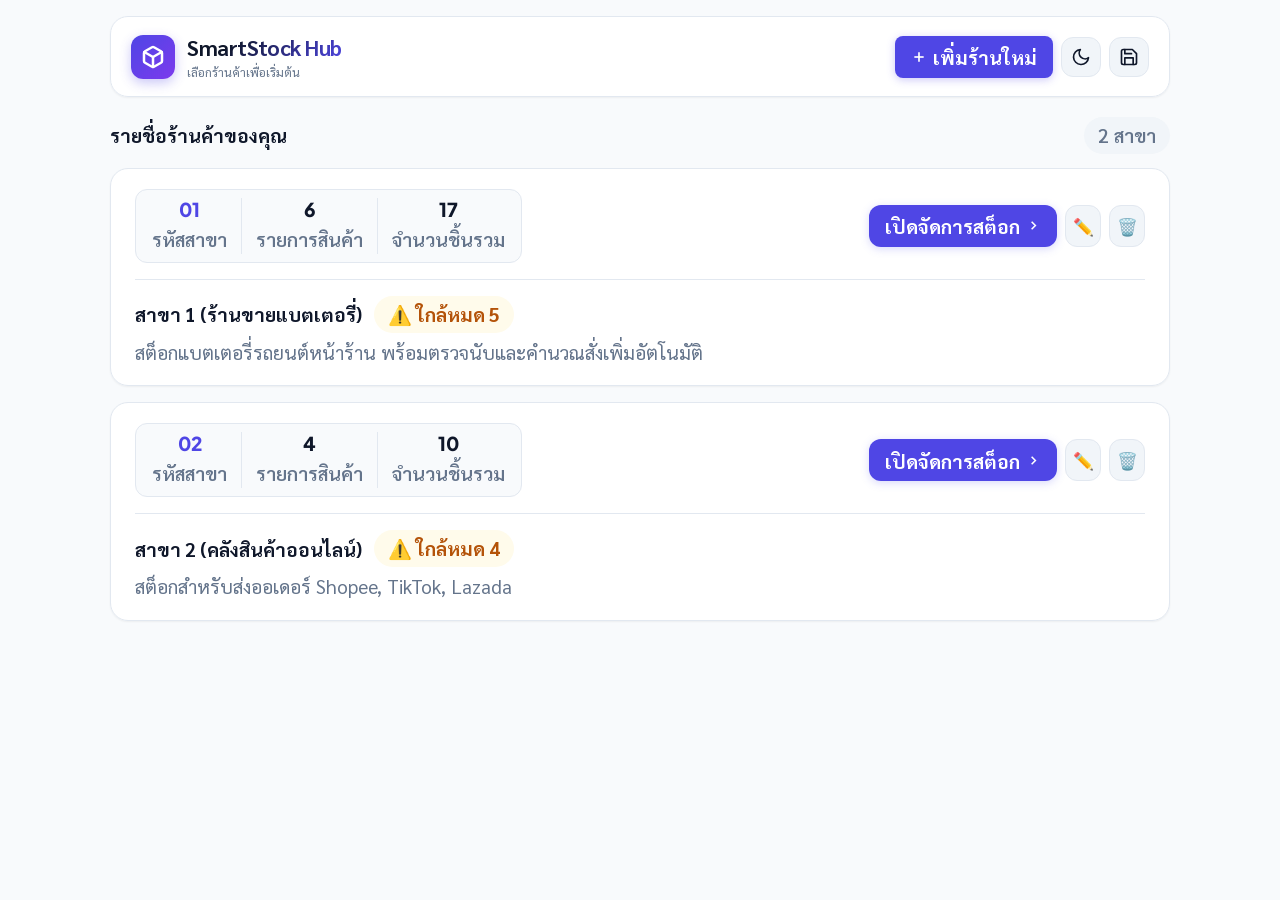
==== index.html @ 6bdcd118 "feat: enhance AI bill scanner to extract product names and compute unit price per piece (with fallba" ====
<!DOCTYPE html>
<html lang="th">
<head>
  <meta charset="UTF-8">
  <meta name="viewport" content="width=device-width, initial-scale=1.0, maximum-scale=1.0, user-scalable=no">
  <title>ระบบจัดการสต็อกหลายสาขา (Multi-Store SmartStock)</title>
  <meta name="description" content="ระบบจัดการสต็อกสินค้าออนไลน์ รองรับหลายร้านค้า/หลายสาขา บันทึกรับเข้า-ตัดออก แจ้งเตือนของหมด ใช้งานง่ายบนมือถือ">
  <link rel="preconnect" href="https://fonts.googleapis.com">
  <link rel="preconnect" href="https://fonts.gstatic.com" crossorigin>
  <link href="https://fonts.googleapis.com/css2?family=Sarabun:ital,wght@0,300;0,400;0,500;0,600;0,700;0,800;1,400&family=Noto+Sans+Thai:wght@400;600;700&family=Plus+Jakarta+Sans:wght@500;600;700;800&display=swap" rel="stylesheet">
  <link rel="stylesheet" href="style.css">
</head>
<body>
  <div class="app-container">
    
    <!-- Top Global Header (รวมสองแถวแรกเป็นแถวเดียว Compact & Clean) -->
    <header class="app-header">
      <div class="header-content">
        <!-- Hub Brand Info (แสดงเมื่ออยู่หน้ารวมร้านค้า) -->
        <div class="brand" id="brandHomeTrigger" style="cursor: pointer;" title="กลับหน้ารวมร้านค้า">
          <div class="brand-icon">
            <svg width="24" height="24" viewBox="0 0 24 24" fill="none" stroke="currentColor" stroke-width="2.5" stroke-linecap="round" stroke-linejoin="round">
              <path d="M21 16V8a2 2 0 0 0-1-1.73l-7-4a2 2 0 0 0-2 0l-7 4A2 2 0 0 0 3 8v8a2 2 0 0 0 1 1.73l7 4a2 2 0 0 0 2 0l7-4A2 2 0 0 0 21 16z"></path>
              <polyline points="3.27 6.96 12 12.01 20.73 6.96"></polyline>
              <line x1="12" y1="22.08" x2="12" y2="12"></line>
            </svg>
          </div>
          <div>
            <h1 class="brand-title">SmartStock Hub</h1>
            <p class="brand-subtitle" id="headerSubtitle">เลือกร้านค้าเพื่อเริ่มต้น</p>
          </div>
        </div>

        <!-- Store Active Info (แสดงชื่อร้านที่กำลังจัดการ) -->
        <div class="header-store-info" id="headerStoreInfo" style="display: none;">
          <div class="current-store-info">
            <span class="store-status-dot"></span>
            <div class="current-store-title" id="currentStoreName">ชื่อร้านค้า</div>
            <span class="store-code-pill" id="currentStoreCode" style="display: none;">01</span>
          </div>
        </div>

        <div class="header-actions">
          <button id="editCurrentStoreBtn" class="btn btn-secondary btn-sm" title="แก้ไขข้อมูลร้านนี้" style="display: none;">
            <span>✏️</span>
            <span class="edit-btn-text">แก้ไขร้านนี้</span>
          </button>
          <button id="openAddStoreBtn" class="btn btn-primary btn-sm">
            <svg width="16" height="16" viewBox="0 0 24 24" fill="none" stroke="currentColor" stroke-width="2.5">
              <line x1="12" y1="5" x2="12" y2="19"></line>
              <line x1="5" y1="12" x2="19" y2="12"></line>
            </svg>
            <span class="add-store-text">เพิ่มร้านใหม่</span>
          </button>
          <!-- ปุ่มเลือกร้านอื่น (แสดงในแถบด้านบนเมื่อกำลังจัดการร้าน) -->
          <button id="backToHubBtn" class="btn btn-secondary btn-sm" title="กลับไปเลือกร้านอื่น" style="display: none;">
            <svg width="16" height="16" viewBox="0 0 24 24" fill="none" stroke="currentColor" stroke-width="2.5">
              <line x1="19" y1="12" x2="5" y2="12"></line>
              <polyline points="12 19 5 12 12 5"></polyline>
            </svg>
            <span class="back-btn-text">เลือกร้านอื่น</span>
          </button>
          <button id="themeToggleBtn" class="icon-btn" title="เปลี่ยนธีม สว่าง/มืด" aria-label="Toggle Theme">
            <svg id="themeIcon" width="20" height="20" viewBox="0 0 24 24" fill="none" stroke="currentColor" stroke-width="2" stroke-linecap="round" stroke-linejoin="round">
              <path d="M21 12.79A9 9 0 1 1 11.21 3 7 7 0 0 0 21 12.79z"></path>
            </svg>
          </button>
          <button id="backupBtn" class="icon-btn" title="สำรอง / กู้คืนข้อมูลทั้งหมด" aria-label="Backup and Restore">
            <svg width="20" height="20" viewBox="0 0 24 24" fill="none" stroke="currentColor" stroke-width="2" stroke-linecap="round" stroke-linejoin="round">
              <path d="M19 21H5a2 2 0 0 1-2-2V5a2 2 0 0 1 2-2h11l5 5v11a2 2 0 0 1-2 2z"></path>
              <polyline points="17 21 17 13 7 13 7 21"></polyline>
              <polyline points="7 3 7 8 15 8"></polyline>
            </svg>
          </button>
        </div>
      </div>
    </header>

    <!-- ================= VIEW 1: STORES DIRECTORY (หน้าแรก: รวมร้านค้า) ================= -->
    <section id="storesHubView" class="view-section active">
      <!-- Stores Cards Grid (แสดงรายการร้านค้าทันที พื้นที่กว้างขึ้นเต็มตา) -->
      <div class="stores-section">
        <div class="section-title-row">
          <h3 class="section-title">รายชื่อร้านค้าของคุณ</h3>
          <span class="item-count-badge" id="storesCountBadge">0 สาขา</span>
        </div>

        <div class="stores-grid" id="storesGrid">
          <!-- Dynamically generated via JS -->
        </div>

        <div id="emptyStoresState" class="empty-state" style="display: none;">
          <div class="empty-icon">🏪</div>
          <h3>ยังไม่มีร้านค้าในระบบ</h3>
          <p>กดปุ่ม "+ เพิ่มร้านใหม่" ด้านบนเพื่อเริ่มต้นสร้างร้านค้าแรกของคุณ</p>
        </div>
      </div>
    </section>

    <!-- ================= VIEW 2: STORE INVENTORY & OPERATIONS (หน้าจัดการสต็อกในร้าน) ================= -->
    <section id="storeDetailView" class="view-section" style="display: none;">

      <!-- INVENTORY SECTION (เปิดแสดงตารางสต็อกทันที เต็มพื้นที่ ไม่เกะกะ) -->
      <main class="tab-content active" id="inventoryTab">
        <section class="controls-card">
          <div class="search-box">
            <svg width="18" height="18" viewBox="0 0 24 24" fill="none" stroke="currentColor" stroke-width="2">
              <circle cx="11" cy="11" r="8"></circle>
              <line x1="21" y1="21" x2="16.65" y2="16.65"></line>
            </svg>
            <input type="text" id="searchInput" placeholder="🔍 ค้นหายี่ห้อ, รุ่น, ขั้ว L, ดีเซล, หรือรหัส เช่น GS, 46B24..." autocomplete="off">
            <button type="button" id="voiceSearchBtn" class="search-mic-btn" title="ค้นหาด้วยเสียง">🎙️</button>
            <button id="clearSearchBtn" class="clear-btn" hidden>&times;</button>
          </div>

          <div class="filter-actions">
            <!-- ปุ่มสั่งของเข้า LINE ย้ายมาอยู่ข้างปุ่มเพิ่มสินค้าในร้านนี้ -->
            <button id="copyOrderListBtn" class="btn btn-primary" title="ส่งรายการสั่งของเข้า LINE (ตั้งค่า LINE ID เพิ่มเติมได้ที่ปุ่ม 💾 จัดการข้อมูล)">
              <span>📋 สั่งของเข้า LINE</span>
            </button>
            <!-- ปุ่มสแกนบิล/นำเข้ารายการสินค้าจากรูปภาพ -->
            <button id="openScanBillModalBtn" class="btn btn-primary" title="ถ่ายรูปบิลหรือนำเข้ารูปภาพเพื่อดึงเฉพาะรายการสินค้า">
              <span>📷 สแกนบิลนำเข้ารายการ</span>
            </button>
            <button id="openAddModalBtn" class="btn btn-primary">
              <svg width="18" height="18" viewBox="0 0 24 24" fill="none" stroke="currentColor" stroke-width="2.5">
                <line x1="12" y1="5" x2="12" y2="19"></line>
                <line x1="5" y1="12" x2="19" y2="12"></line>
              </svg>
              <span>เพิ่มสินค้าในร้านนี้</span>
            </button>
          </div>
        </section>

        <!-- Product Inventory Section -->
        <section class="products-section">
          <!-- 1. COMPACT 4-COLUMN TABLE VIEW (แบบย่อ สะอาด สรุปชัดเจน) -->
          <div class="table-responsive-wrapper" id="inventoryTableView">
            <table class="compact-stock-table" id="stockTable">
              <thead>
                <tr>
                  <th class="col-name">รายการ/หน่วย</th>
                  <th class="col-cost text-center">ราคาทุน</th>
                  <th class="col-actual text-center">นับได้จริง</th>
                  <th class="col-target text-center">สต็อกเป้าหมาย</th>
                  <th class="col-price text-center">ราคาขาย</th>
                  <th class="col-order text-center">ต้องสั่งเพิ่ม</th>
                </tr>
              </thead>
              <tbody id="stockTableBody">
                <!-- Dynamically populated via JS -->
              </tbody>
            </table>
          </div>

          <!-- 2. PRODUCT CARDS GRID VIEW (ทางเลือกมุมมองการ์ด) -->
          <div class="product-cards-grid" id="productGrid" style="display: none;">
            <!-- Dynamically populated via JS -->
          </div>

          <div id="emptyInventoryState" class="empty-state" style="display: none;">
            <div class="empty-icon">🔋</div>
            <h3>ร้านนี้ยังไม่มีรายการสินค้า</h3>
            <p>กดปุ่ม "เพิ่มสินค้าในร้านนี้" ด้านบนเพื่อเริ่มบันทึกสต็อกแรก</p>
          </div>
        </section>
      </main>

      <!-- TAB 2: TRANSACTION HISTORY SECTION -->
      <section class="tab-content" id="historyTab">
        <div class="history-card">
          <div class="history-header">
            <div>
              <h3 class="section-title">ประวัติการเคลื่อนไหวในร้านนี้</h3>
              <p class="section-subtitle">บันทึกทุกรายการรับเข้าและตัดออกพร้อมเวลาแบบเรียลไทม์</p>
            </div>
            <div class="history-filters">
              <select id="historyFilterType" class="custom-select">
                <option value="ALL">ทุกการทำรายการ</option>
                <option value="IN">📥 รับเข้าอย่างเดียว</option>
                <option value="OUT">📤 ตัดออกอย่างเดียว</option>
              </select>
            </div>
          </div>

          <div class="history-list" id="historyList">
            <!-- Dynamically populated via JS -->
          </div>

          <div id="emptyHistoryState" class="empty-state" style="display: none;">
            <div class="empty-icon">🕒</div>
            <h3>ยังไม่มีประวัติในร้านนี้</h3>
            <p>เมื่อมีการเพิ่มสต็อกหรือตัดของออก ประวัติจะบันทึกที่นี่โดยอัตโนมัติ</p>
          </div>
        </div>
      </section>

      <!-- TAB 3: LOW STOCK ALERTS SECTION -->
      <section class="tab-content" id="alertsTab">
        <div class="alerts-card">
          <div class="alerts-header">
            <div class="warning-badge-pill">
              <svg width="20" height="20" viewBox="0 0 24 24" fill="none" stroke="currentColor" stroke-width="2">
                <path d="M10.29 3.86L1.82 18a2 2 0 0 0 1.71 3h16.94a2 2 0 0 0 1.71-3L13.71 3.86a2 2 0 0 0-3.42 0z"></path>
                <line x1="12" y1="9" x2="12" y2="13"></line>
                <line x1="12" y1="17" x2="12.01" y2="17"></line>
              </svg>
              <span>สินค้าที่ต้องเติมด่วนในร้านนี้</span>
            </div>
            <p class="section-subtitle">สินค้าที่ยอดคงเหลือต่ำกว่าหรือเท่ากับจุดเตือนสต็อก</p>
          </div>

          <div class="low-stock-grid" id="lowStockGrid">
            <!-- Dynamically populated via JS -->
          </div>

          <div id="allGoodState" class="empty-state safe-state" style="display: none;">
            <div class="empty-icon">🎉</div>
            <h3>สต็อกร้านนี้ปลอดภัยทุกรายการ!</h3>
            <p>ไม่มีสินค้าที่ต่ำกว่าจุดสั่งซื้อในขณะนี้</p>
          </div>
        </div>
      </section>

    </section>

  </div>

  <!-- ================= MODALS ================= -->

  <!-- MODAL: ADD / EDIT STORE -->
  <div class="modal-overlay" id="storeModal" role="dialog" aria-modal="true">
    <div class="modal-card">
      <div class="modal-header">
        <h3 id="storeModalTitle">เพิ่มร้านค้าใหม่</h3>
        <button class="close-btn" id="closeStoreModalBtn" aria-label="ปิด">&times;</button>
      </div>
      <form id="storeForm">
        <input type="hidden" id="editStoreId">

        <div class="form-group">
          <label for="storeNameInput">ชื่อร้านค้า / สาขา <span class="required">*</span></label>
          <input type="text" id="storeNameInput" required placeholder="เช่น ร้านสาขา 1 (หน้าร้านสยาม), สต็อกออนไลน์">
        </div>

        <div class="form-group">
          <label for="storeCodeInput">ลำดับร้านค้า / รหัสสาขา <span style="font-size: 0.8rem; color: var(--text-muted); font-weight: 400;">(ระบบจัดลำดับให้อัตโนมัติ)</span></label>
          <input type="text" id="storeCodeInput" readonly style="background: var(--bg-tertiary); font-weight: 700; font-family: var(--font-code); color: var(--primary); cursor: default;">
        </div>

        <div class="form-group">
          <label for="storeDescInput">รายละเอียด / ที่ตั้ง / เบอร์โทร</label>
          <input type="text" id="storeDescInput" placeholder="เช่น ชั้น 1 โซน B หรือ โกดังเก็บของบ้าน">
        </div>

        <div class="modal-footer">
          <button type="button" class="btn btn-secondary" id="cancelStoreBtn">ยกเลิก</button>
          <button type="submit" class="btn btn-primary" id="saveStoreBtn">บันทึกร้านค้า</button>
        </div>
      </form>
    </div>
  </div>

  <!-- MODAL: ADD / EDIT PRODUCT -->
  <!-- MODAL: ADD / EDIT PRODUCT (ออกแบบย้อนกลับจากตารางภาพที่ 1 ให้กรอกง่ายที่สุด) -->
  <div class="modal-overlay" id="productModal" role="dialog" aria-modal="true">
    <div class="modal-card">
      <div class="modal-header">
        <h3 id="modalTitle">เพิ่มรายการสินค้า</h3>
        <button class="close-btn" id="closeProductModalBtn" aria-label="ปิด">&times;</button>
      </div>
      <form id="productForm">
        <input type="hidden" id="editProductId">
        <input type="hidden" id="prodSku" value="">
        <input type="hidden" id="prodCategory" value="">
        <input type="hidden" id="prodUnit" value="ชิ้น">
        
        <!-- 1. รายการ -->
        <div class="form-group">
          <div class="form-label-row">
            <label for="prodName" id="prodNameLabel">รายการ <span class="required">*</span></label>
            <button type="button" class="field-mic-btn" id="voiceNameFieldBtn" title="แตะเพื่อพูดเฉพาะชื่อสินค้า">
              🎙️ พูดชื่อรุ่น
            </button>
          </div>
          <input type="text" id="prodName" required placeholder="ชื่อสินค้า เช่น หมวกแก๊ป, กระเป๋าผ้า, GS 46B24L..." autocomplete="off">
        </div>

        <!-- 2. ราคาทุน/หน่วย -->
        <div class="form-group">
          <label for="prodCostPrice">ราคาทุน/หน่วย (บาท)</label>
          <input type="number" id="prodCostPrice" min="0" step="any" value="180" placeholder="0">
        </div>

        <!-- 3. นับได้จริง -->
        <div class="form-group">
          <label for="prodQuantity">นับได้จริง</label>
          <input type="number" id="prodQuantity" required min="0" step="1" value="5" placeholder="5">
        </div>

        <!-- 4. สต็อกเป้าหมาย -->
        <div class="form-group">
          <label for="prodMinAlert">สต็อกเป้าหมาย</label>
          <input type="number" id="prodMinAlert" required min="0" step="1" value="5" placeholder="5">
        </div>

        <!-- 5. ราคาขาย/หน่วย -->
        <div class="form-group">
          <label for="prodPrice">ราคาขาย/หน่วย (บาท)</label>
          <input type="number" id="prodPrice" min="0" step="any" value="250" placeholder="0">
        </div>

        <!-- Smart Voice Bar: พูดเพื่อกรอกข้อมูลอัตโนมัติ (จัดวางไว้ส่วนล่างฟอร์ม) -->
        <div class="voice-banner-wrapper" style="margin-top: 14px; margin-bottom: 6px;">
          <button type="button" class="voice-smart-btn" id="voiceSmartBtn" title="แตะแล้วพูดเพื่อกรอกทั้งหมดอัตโนมัติ">
            <div class="voice-smart-icon-box">
              <svg class="mic-svg" width="22" height="22" viewBox="0 0 24 24" fill="none" stroke="currentColor" stroke-width="2.3" stroke-linecap="round" stroke-linejoin="round">
                <path d="M12 2a3 3 0 0 0-3 3v7a3 3 0 0 0 6 0V5a3 3 0 0 0-3-3z"></path>
                <path d="M19 10v2a7 7 0 0 1-14 0v-2"></path>
                <line x1="12" y1="19" x2="12" y2="22"></line>
                <line x1="8" y1="22" x2="16" y2="22"></line>
              </svg>
            </div>
            <div class="voice-smart-info">
              <div class="voice-smart-title" id="voiceSmartTitle">🎙️ แตะแล้วพูดเพื่อกรอกอัตโนมัติ</div>
              <div class="voice-smart-hint" id="voiceSmartHint">เช่น "GS 46B24L ทุน 1400 ขาย 1850 เป้า 5 นับได้ 2"</div>
            </div>
            <div class="voice-status-wrap">
              <div class="analog-vu-meter" id="analogVuMeter">
                <span class="vu-bar"></span>
                <span class="vu-bar"></span>
                <span class="vu-bar"></span>
                <span class="vu-bar"></span>
              </div>
              <span class="voice-status-indicator status-idle" id="voiceStatusIndicator" title="สถานะไมค์: สแตนด์บาย"></span>
            </div>
          </button>
          <div class="voice-live-transcript" id="voiceLiveTranscript" style="display: none;">
            <span class="transcript-tag">กำลังฟัง:</span>
            <span class="transcript-text" id="voiceTranscriptText">...</span>
          </div>
        </div>

        <div class="modal-footer modal-footer-space-between">
          <button type="button" class="btn btn-danger-outline" id="deleteProductModalBtn" style="display: none;">
            🗑️ ลบรายการนี้
          </button>
          <div class="modal-footer-actions">
            <button type="button" class="btn btn-secondary" id="cancelProductBtn">ยกเลิก</button>
            <button type="submit" class="btn btn-primary" id="saveProductBtn">บันทึกรายการ</button>
          </div>
        </div>
      </form>
    </div>
  </div>

  <!-- MODAL: QUICK STOCK ADJUST (IN/OUT) -->
  <div class="modal-overlay" id="stockActionModal" role="dialog" aria-modal="true">
    <div class="modal-card action-modal-card">
      <div class="modal-header">
        <h3 id="actionModalTitle">ปรับสต็อกสินค้า</h3>
        <button class="close-btn" id="closeActionModalBtn" aria-label="ปิด">&times;</button>
      </div>
      <form id="stockActionForm">
        <input type="hidden" id="actionProductId">
        <input type="hidden" id="actionType" value="IN">

        <div class="action-product-summary">
          <div class="action-prod-name" id="actionProdName">ชื่อสินค้า</div>
          <div class="action-prod-stock">
            คงเหลือปัจจุบัน: <strong id="actionCurrentStock">0</strong> <span id="actionProdUnit">ชิ้น</span>
          </div>
        </div>

        <!-- Mode Toggle Tabs -->
        <div class="action-type-tabs">
          <button type="button" class="type-tab-btn active" id="btnTypeIn">
            📥 รับของเข้า (+เพิ่ม)
          </button>
          <button type="button" class="type-tab-btn" id="btnTypeOut">
            📤 ตัดของออก (-ลด)
          </button>
        </div>

        <div class="form-group">
          <label for="actionAmount">จำนวน <span class="required">*</span></label>
          <input type="number" id="actionAmount" required min="1" step="1" placeholder="ระบุจำนวนที่ต้องการปรับ" autofocus>
        </div>

        <div class="form-group">
          <label for="actionReason">หมายเหตุ / เหตุผล</label>
          <input type="text" id="actionReason" placeholder="เช่น สั่งของเข้าเพิ่ม, ขายหน้าร้าน, สินค้าชำรุด">
        </div>

        <div class="modal-footer">
          <button type="button" class="btn btn-secondary" id="cancelActionBtn">ยกเลิก</button>
          <button type="submit" class="btn btn-primary" id="confirmActionBtn">ยืนยันบันทึก</button>
        </div>
      </form>
    </div>
  </div>

  <!-- MODAL: BACKUP & DATA MANAGEMENT -->
  <div class="modal-overlay" id="backupModal" role="dialog" aria-modal="true">
    <div class="modal-card backup-modal-card">
      <div class="modal-header">
        <h3>จัดการข้อมูลและสำรองไฟล์</h3>
        <button class="close-btn" id="closeBackupModalBtn" aria-label="ปิด">&times;</button>
      </div>
      <div class="modal-body-content">
        <p class="backup-desc">ข้อมูลร้านค้า สต็อกสินค้า และประวัติทั้งหมด สามารถดาวน์โหลดเก็บไว้และนำไปเปิดบนเครื่องอื่นได้ทันที</p>
        
        <div class="backup-actions-grid">
          <div class="backup-action-box">
            <div class="action-box-info">
              <h4>💬 ตั้งค่า LINE ID สำหรับสั่งของ</h4>
              <p>กำหนด LINE ID ซัพพลายเออร์สำหรับส่งใบสั่งของ</p>
            </div>
            <button id="openLineFromBackupBtn" class="btn btn-primary btn-sm full-width" type="button">⚙️ ตั้งค่า LINE ID</button>
          </div>

          <div class="backup-action-box">
            <div class="action-box-info">
              <h4>💾 ดาวน์โหลดข้อมูลสำรอง (Export)</h4>
              <p>บันทึกข้อมูลทุกสาขา สต็อก และประวัติเป็น JSON</p>
            </div>
            <button id="exportJsonBtn" class="btn btn-secondary btn-sm full-width">ดาวน์โหลด Backup (.json)</button>
          </div>

          <div class="backup-action-box">
            <div class="action-box-info">
              <h4>📥 นำเข้าข้อมูล (Import)</h4>
              <p>กู้คืนข้อมูลจากไฟล์สำรองที่เคยดาวน์โหลดไว้</p>
            </div>
            <input type="file" id="importFileInput" accept=".json" style="display:none">
            <button id="importJsonBtn" class="btn btn-secondary btn-sm full-width">เลือกไฟล์เพื่อนำเข้า</button>
          </div>

          <div class="backup-action-box">
            <div class="action-box-info">
              <h4>✨ โหลดข้อมูลตัวอย่าง</h4>
              <p>โหลดชุดตัวอย่าง 2 สาขา สำหรับทดลองระบบ</p>
            </div>
            <button id="loadSampleDataBtn" class="btn btn-secondary btn-sm full-width">โหลดข้อมูลตัวอย่าง</button>
          </div>

          <div class="backup-action-box danger-box">
            <div class="danger-box-info">
              <h4>⚠️ ล้างข้อมูลทั้งหมด</h4>
              <p>รีเซ็ตร้านค้า สต็อก และประวัติทั้งหมดกลับเป็นศูนย์</p>
            </div>
            <button id="resetAllDataBtn" class="btn btn-danger btn-sm">ล้างข้อมูลทั้งหมด</button>
          </div>
        </div>
      </div>
      <div class="modal-footer" style="padding-top: 14px; margin-top: 14px;">
        <button type="button" class="btn btn-secondary btn-sm" id="closeBackupFooterBtn">ปิดหน้าต่าง</button>
      </div>
    </div>
  </div>

  <!-- MODAL: LINE SETTINGS (ตั้งค่า LINE สำหรับสั่งของ) -->
  <div class="modal-overlay" id="lineSettingsModal" role="dialog" aria-modal="true">
    <div class="modal-card">
      <div class="modal-header">
        <h3>⚙️ ตั้งค่า LINE สำหรับสั่งของ</h3>
        <button class="close-btn" id="closeLineSettingsModalBtn" aria-label="ปิด">&times;</button>
      </div>
      <form id="lineSettingsForm">
        <div class="modal-body-content">
          <p class="backup-desc">กำหนด LINE ID ของซัพพลายเออร์หรือผู้รับรายการสั่งของ เมื่อกดปุ่มสั่งของ ระบบจะเปิดห้องแชทของ LINE นี้โดยตรงทันที</p>
          
          <div class="form-group">
            <label for="lineTargetInput">LINE ID หรือ ลิงก์ LINE ของผู้รับ (เว้นว่างไว้ = โหมดแชร์เลือกส่งเข้ากลุ่ม/ตัวเองได้ทันที)</label>
            <input type="text" id="lineTargetInput" placeholder="เว้นว่างไว้เพื่อเปิดเลือกกลุ่ม/Keep Memo เอง หรือใส่ @supplier" autocomplete="off">
            <div style="background: var(--bg-tertiary); border-radius: var(--radius-sm); padding: 10px 12px; margin-top: 8px; font-size: 0.82rem; line-height: 1.5; color: var(--text-muted);">
              <span style="font-weight: 700; color: var(--text-main);">💡 รูปแบบที่รองรับ:</span><br>
              • <strong>เว้นว่างไว้ (แนะนำ ⭐):</strong> ระบบจะเปิดหน้าต่างแชร์ของ LINE ให้คุณเลือกส่งเข้ากลุ่ม หรือ <strong>Keep Memo (แชทตัวเอง)</strong> ได้ทันทีทั้งบนคอมและมือถือ (ไม่ติด QR Code)<br>
              • <strong>LINE Official Account (LINE OA):</strong> ใส่ <code>@ชื่อไอดี</code> (เช่น <code>@battery_shop</code>) ระบบจะเปิดเข้าแชทพร้อมวางข้อความสั่งของให้ทันที<br>
              • <strong>LINE ส่วนตัว:</strong> ใส่ไอดี เช่น <code>somchai88</code> หรือลิงก์แอดไลน์ เช่น <code>https://line.me/ti/p/~somchai</code>
            </div>
          </div>

          <div class="form-group" style="margin-top: 14px;">
            <label for="lineCustomHeaderInput">หัวข้อรายการสั่งของ (แสดงบรรทัดแรก)</label>
            <input type="text" id="lineCustomHeaderInput" placeholder="เช่น รายการสั่งแบตเตอรี่ด่วน" autocomplete="off">
          </div>
        </div>
        <div class="modal-footer" style="display: flex; justify-content: space-between; align-items: center;">
          <button type="button" class="btn btn-secondary" id="clearLineSettingsBtn" style="color: var(--danger);" title="ล้างค่าการตั้งค่า LINE">ล้างค่า</button>
          <div style="display: flex; gap: 8px;">
            <button type="button" class="btn btn-secondary" id="cancelLineSettingsBtn">ยกเลิก</button>
            <button type="submit" class="btn btn-primary" id="saveLineSettingsBtn">บันทึก</button>
          </div>
        </div>
      </form>
    </div>
  </div>

  <!-- MODAL: SCAN BILL / IMPORT PRODUCTS FROM IMAGE (สแกนบิลนำเข้ารายการสินค้า) -->
  <div class="modal-overlay" id="scanBillModal" role="dialog" aria-modal="true">
    <div class="modal-card scan-bill-modal-card">
      <div class="modal-header">
        <div style="display: flex; align-items: center; gap: 14px;">
          <span class="scan-header-icon">📷</span>
          <div>
            <h3 class="scan-modal-title">สแกนบิลนำเข้ารายการสินค้า</h3>
            <p class="scan-modal-subtitle">ดึงชื่อรายการและคำนวณราคาขายต่อชิ้น (ยกลัง/แพ็ค) จากรูปภาพเข้าสู่ร้านนี้</p>
          </div>
        </div>
        <button class="close-btn" id="closeScanBillModalBtn" aria-label="ปิด">&times;</button>
      </div>
      
      <div class="modal-body-content">
        <!-- CAMERA / FILE UPLOAD CONTROLS -->
        <div class="scan-upload-zone" id="scanUploadZone">
          <input type="file" id="billCameraInput" accept="image/*" capture="environment" style="display: none;">
          <input type="file" id="billGalleryInput" accept="image/*" style="display: none;">
          
          <div class="scan-action-buttons" id="scanActionButtons">
            <button type="button" id="triggerCameraBtn" class="btn btn-primary scan-btn-lg">
              <span class="scan-btn-icon">📸</span>
              <span class="scan-btn-title">ถ่ายรูปสดด้วยกล้อง</span>
              <span class="scan-btn-sub">เปิดกล้องแท็บเล็ตถ่ายบิลทันที</span>
            </button>
            <button type="button" id="triggerGalleryBtn" class="btn btn-secondary scan-btn-lg">
              <span class="scan-btn-icon">🖼️</span>
              <span class="scan-btn-title">เลือกรูปจากคลังภาพ</span>
              <span class="scan-btn-sub">เลือกภาพจากอัลบั้มหรือไฟล์</span>
            </button>
          </div>

          <!-- IMAGE PREVIEW CONTAINER -->
          <div id="scanImagePreviewWrap" class="scan-image-preview-wrap" style="display: none;">
            <div class="preview-img-box">
              <img id="scanImagePreview" alt="ตัวอย่างรูปภาพบิล">
            </div>
            <div class="preview-actions-bar">
              <button type="button" id="reselectImageBtn" class="btn btn-secondary btn-scan-action">🔄 ถ่ายใหม่ / เปลี่ยนรูป</button>
              <button type="button" id="processAiBtn" class="btn btn-primary btn-scan-action">✨ เริ่มวิเคราะห์ดึงรายการและราคา</button>
            </div>
          </div>
        </div>

        <!-- LOADING SPINNER -->
        <div id="scanLoadingWrap" class="scan-loading-wrap" style="display: none;">
          <div class="loading-spinner" style="width: 50px; height: 50px; border-width: 4px;"></div>
          <h4 class="scan-loading-title">AI กำลังอ่านและคำนวณราคาต่อ 1 ชิ้น...</h4>
          <p class="scan-loading-subtitle">แยกชื่อสินค้า คำนวณราคายกลังเป็นราคาต่อชิ้นให้อัตโนมัติ (1-3 วินาที)</p>
        </div>

        <!-- SCAN RESULTS SECTION -->
        <div id="scanResultSection" class="scan-result-section" style="display: none;">
          <div class="result-header-row">
            <div>
              <span class="scan-count-title" id="scannedCountText">พบ 0 รายการ</span>
              <p class="scan-result-subtitle">ตรวจเช็คความถูกต้อง สามารถแก้ไขชื่อและราคาต่อชิ้น (เว้นว่างได้ถ้าไม่มี) ก่อนกดยืนยันนำเข้า</p>
            </div>
            <button type="button" id="addNewExtractedRowBtn" class="btn btn-secondary btn-scan-action">+ เพิ่มรายการ</button>
          </div>

          <div class="extracted-items-list" id="extractedItemsList">
            <!-- Dynamically populated rows -->
          </div>
        </div>
      </div>

      <div class="modal-footer" style="display: flex; justify-content: space-between; align-items: center; padding: 18px 24px;">
        <button type="button" class="btn btn-secondary btn-scan-footer" id="cancelScanBillBtn">ปิดหน้าต่าง</button>
        <button type="button" class="btn btn-primary btn-scan-footer" id="confirmImportScannedBtn" style="display: none;">
          📥 นำเข้ารายการสินค้าลงสต็อก
        </button>
      </div>
    </div>
  </div>

  <!-- TOAST NOTIFICATION CONTAINER -->
  <div id="toastContainer" class="toast-container" aria-live="polite"></div>

  <script src="app.js"></script>
</body>
</html>
---- style.css ----
/* ===================================================
   SmartStock - Modern Responsive CSS Design System
   Multi-Store Architecture Version
   =================================================== */

:root {
  --font-main: 'Sarabun', 'Noto Sans Thai', -apple-system, BlinkMacSystemFont, 'Segoe UI', Roboto, sans-serif;
  --font-code: 'Plus Jakarta Sans', monospace, sans-serif;

  /* Color Palette - Light Theme */
  --bg-primary: #f8fafc;
  --bg-secondary: #ffffff;
  --bg-tertiary: #f1f5f9;
  --card-bg: rgba(255, 255, 255, 0.95);
  --card-border: #e2e8f0;
  
  --text-main: #0f172a;
  --text-muted: #64748b;
  --text-light: #94a3b8;

  --primary: #4f46e5;
  --primary-hover: #4338ca;
  --primary-light: #eef2ff;
  --primary-ring: rgba(79, 70, 229, 0.25);

  --success: #10b981;
  --success-light: #ecfdf5;
  --success-text: #047857;

  --warning: #f59e0b;
  --warning-light: #fffbeb;
  --warning-text: #b45309;

  --danger: #ef4444;
  --danger-light: #fef2f2;
  --danger-text: #b91c1c;

  --shadow-sm: 0 1px 2px 0 rgba(0, 0, 0, 0.05);
  --shadow-md: 0 4px 6px -1px rgba(0, 0, 0, 0.08), 0 2px 4px -1px rgba(0, 0, 0, 0.04);
  --shadow-lg: 0 10px 15px -3px rgba(0, 0, 0, 0.1), 0 4px 6px -2px rgba(0, 0, 0, 0.05);
  --shadow-xl: 0 20px 25px -5px rgba(0, 0, 0, 0.12), 0 10px 10px -5px rgba(0, 0, 0, 0.04);

  --radius-sm: 8px;
  --radius-md: 12px;
  --radius-lg: 18px;
  --radius-full: 9999px;

  --transition: all 0.2s cubic-bezier(0.4, 0, 0.2, 1);
}

/* Dark Theme Palette */
[data-theme="dark"] {
  --bg-primary: #0b0f19;
  --bg-secondary: #111827;
  --bg-tertiary: #1f2937;
  --card-bg: rgba(17, 24, 39, 0.95);
  --card-border: #1f2937;

  --text-main: #f9fafb;
  --text-muted: #9ca3af;
  --text-light: #6b7280;

  --primary: #6366f1;
  --primary-hover: #4f46e5;
  --primary-light: rgba(99, 102, 241, 0.15);
  --primary-ring: rgba(99, 102, 241, 0.35);

  --success-light: rgba(16, 185, 129, 0.15);
  --success-text: #34d399;

  --warning-light: rgba(245, 158, 11, 0.15);
  --warning-text: #fbbf24;

  --danger-light: rgba(239, 68, 68, 0.15);
  --danger-text: #f87171;

  --shadow-sm: 0 1px 2px 0 rgba(0, 0, 0, 0.3);
  --shadow-md: 0 4px 6px -1px rgba(0, 0, 0, 0.4);
  --shadow-lg: 0 10px 15px -3px rgba(0, 0, 0, 0.5);
  --shadow-xl: 0 20px 25px -5px rgba(0, 0, 0, 0.6);
}

/* ================= Base Styles ================= */
* {
  margin: 0;
  padding: 0;
  box-sizing: border-box;
  -webkit-tap-highlight-color: transparent;
}

input, button, select, textarea, optgroup {
  font-family: inherit;
}

body {
  font-family: var(--font-main);
  background-color: var(--bg-primary);
  color: var(--text-main);
  line-height: 1.5;
  min-height: 100vh;
  transition: background-color 0.3s ease, color 0.3s ease;
  padding-bottom: 60px;
}

.app-container {
  max-width: 1100px;
  margin: 0 auto;
  padding: 16px 20px;
}

/* ================= Global Header ================= */
.app-header {
  margin-bottom: 20px;
}

.header-content {
  display: flex;
  align-items: center;
  justify-content: space-between;
  background: var(--card-bg);
  backdrop-filter: blur(12px);
  padding: 14px 20px;
  border-radius: var(--radius-lg);
  border: 1px solid var(--card-border);
  box-shadow: var(--shadow-sm);
}

.brand {
  display: flex;
  align-items: center;
  gap: 12px;
}

.brand-icon {
  width: 44px;
  height: 44px;
  border-radius: var(--radius-md);
  background: linear-gradient(135deg, #4f46e5 0%, #7c3aed 100%);
  color: #ffffff;
  display: flex;
  align-items: center;
  justify-content: center;
  box-shadow: 0 4px 12px rgba(79, 70, 229, 0.3);
}

.brand-title {
  font-size: 1.35rem;
  font-weight: 700;
  letter-spacing: -0.02em;
  background: linear-gradient(135deg, var(--text-main) 30%, var(--primary) 100%);
  -webkit-background-clip: text;
  -webkit-text-fill-color: transparent;
}

.brand-subtitle {
  font-size: 0.78rem;
  color: var(--text-muted);
  font-weight: 400;
}

/* ================= Unified Store Header (เมื่อเปิดจัดการสต็อก รวมสองส่วนเป็นหนึ่ง) ================= */
.header-store-info {
  display: flex;
  align-items: center;
  gap: 12px;
  flex: 1;
  min-width: 0;
}

.back-hub-btn {
  display: inline-flex;
  align-items: center;
  gap: 6px;
  font-weight: 600;
  padding: 8px 14px;
  height: 40px;
  border-radius: var(--radius-md);
  flex-shrink: 0;
  cursor: pointer;
}

.back-hub-btn:hover {
  background: var(--primary-light);
  color: var(--primary);
  border-color: rgba(99, 102, 241, 0.3);
}

.header-actions {
  display: flex;
  align-items: center;
  gap: 8px;
  flex-shrink: 0;
}

.header-actions .btn-sm {
  height: 40px;
  display: inline-flex;
  align-items: center;
  gap: 6px;
  padding: 8px 14px;
}

.line-btn-wrapper {
  display: inline-flex;
  align-items: center;
  gap: 4px;
}

.line-settings-pill-btn {
  font-weight: 600;
  white-space: nowrap;
  border: 1px solid var(--card-border);
  background: var(--bg-tertiary);
  color: var(--text-main);
  transition: var(--transition);
}

.line-settings-pill-btn:hover {
  background: var(--primary-light);
  color: var(--primary);
  border-color: var(--primary);
}

.icon-btn {
  background: var(--bg-tertiary);
  color: var(--text-main);
  border: 1px solid var(--card-border);
  width: 40px;
  height: 40px;
  border-radius: var(--radius-md);
  display: flex;
  align-items: center;
  justify-content: center;
  cursor: pointer;
  transition: var(--transition);
}

.icon-btn:hover {
  background: var(--primary-light);
  color: var(--primary);
  transform: translateY(-1px);
}

/* ================= VIEW 1: STORES HUB (หน้าแรก) ================= */
.hub-header-card {
  background: linear-gradient(135deg, var(--bg-secondary) 0%, var(--bg-tertiary) 100%);
  border: 1px solid var(--card-border);
  border-radius: var(--radius-lg);
  padding: 24px;
  display: flex;
  justify-content: space-between;
  align-items: center;
  flex-wrap: wrap;
  gap: 18px;
  margin-bottom: 24px;
  box-shadow: var(--shadow-sm);
}

.hub-badge-pill {
  display: inline-block;
  background: var(--primary-light);
  color: var(--primary);
  font-size: 0.8rem;
  font-weight: 600;
  padding: 4px 12px;
  border-radius: var(--radius-full);
  margin-bottom: 8px;
}

.hub-title {
  font-size: 1.45rem;
  font-weight: 700;
  letter-spacing: -0.02em;
  color: var(--text-main);
}

.hub-subtitle {
  font-size: 0.9rem;
  color: var(--text-muted);
  margin-top: 4px;
}

.btn-large {
  padding: 13px 22px;
  font-size: 1rem;
  font-weight: 600;
}

/* Stores Cards Grid */
/* Stores Cards List (Horizontal Full-Width Rows) */
.stores-grid {
  display: flex;
  flex-direction: column;
  gap: 16px;
  width: 100%;
}

.store-card {
  background: var(--card-bg);
  border: 1px solid var(--card-border);
  border-radius: var(--radius-lg);
  padding: 20px 24px;
  box-shadow: var(--shadow-sm);
  display: flex;
  flex-direction: column; /* แสดงผลแบบเดียวเท่านั้น: เลย์เอาต์แนวตั้ง/สองชั้นสวยงามทุกหน้าจอ */
  align-items: stretch;
  gap: 16px;
  transition: var(--transition);
  position: relative;
  width: 100%;
}

.store-card:hover {
  transform: translateY(-2px);
  box-shadow: var(--shadow-md);
  border-color: rgba(99, 102, 241, 0.45);
}

.store-card-left {
  display: flex;
  flex-direction: column;
  gap: 8px;
  width: 100%;
}

.store-avatar {
  font-family: var(--font-code);
  font-size: 1.25rem;
  font-weight: 800;
  color: var(--primary);
  background: var(--primary-light);
  border: 1.5px solid rgba(99, 102, 241, 0.28);
  width: 52px;
  height: 52px;
  border-radius: var(--radius-md);
  display: flex;
  align-items: center;
  justify-content: center;
  flex-shrink: 0;
  box-shadow: 0 2px 6px rgba(0, 0, 0, 0.15);
}

.store-info-content {
  flex: 1;
  min-width: 0;
}

.store-title-wrap {
  display: flex;
  align-items: center;
  gap: 12px;
  flex-wrap: wrap;
  margin-bottom: 5px;
}

.store-name-title {
  font-size: 1.2rem;
  font-weight: 700;
  color: var(--text-main);
  line-height: 1.35;
  margin: 0;
  word-break: break-word;
}

.store-status-wrap {
  display: inline-flex;
  align-items: center;
}

.store-code-pill {
  display: inline-block;
  font-family: var(--font-code);
  font-size: 0.78rem;
  font-weight: 700;
  color: var(--primary);
  background: var(--primary-light);
  padding: 3px 10px;
  border-radius: var(--radius-full);
}

.store-tag-badge {
  display: inline-block;
  font-size: 0.72rem;
  font-weight: 600;
  color: var(--primary);
  background: var(--primary-light);
  padding: 2px 8px;
  border-radius: var(--radius-sm);
  margin-top: 3px;
}

.store-desc-text {
  font-size: 1.2rem;
  font-weight: 400;
  color: var(--text-muted);
  line-height: 1.45;
  margin: 0;
  word-break: break-word;
}

.store-card-right {
  display: flex;
  flex-direction: row;
  align-items: center;
  justify-content: space-between;
  width: 100%;
  flex-wrap: nowrap;
  gap: 16px;
  padding-bottom: 16px;
  border-bottom: 1px solid var(--card-border);
}

.store-stats-row {
  display: flex;
  align-items: center;
  gap: 14px;
  background: var(--bg-primary);
  border: 1px solid var(--card-border);
  padding: 8px 16px;
  border-radius: var(--radius-md);
  margin: 0;
}

.store-stat-item {
  display: flex;
  flex-direction: column;
  align-items: center;
  text-align: center;
  min-width: 68px;
}

.store-stat-item:not(:last-child) {
  border-right: 1px solid var(--card-border);
  padding-right: 14px;
}

.store-stat-val {
  font-size: 1.2rem;
  font-weight: 800;
  font-family: var(--font-code);
  color: var(--text-main);
  line-height: 1.2;
}

.store-stat-code {
  color: var(--primary);
}

.store-stat-lbl {
  font-size: 1.2rem;
  font-weight: 600;
  color: var(--text-muted);
  white-space: nowrap;
  margin-top: 4px;
}

.lbl-mobile,
.btn-text-mobile {
  display: none;
}

.lbl-desktop,
.btn-text-desktop {
  display: inline;
}

.store-card-actions {
  display: flex;
  align-items: center;
  gap: 8px;
}

.btn-open-store {
  background: var(--primary);
  color: #ffffff;
  border: none;
  font-weight: 600;
  padding: 8px 16px;
  height: auto;
  min-height: 40px;
  border-radius: var(--radius-md);
  font-size: 1.2rem;
  cursor: pointer;
  transition: var(--transition);
  display: flex;
  align-items: center;
  gap: 6px;
  white-space: nowrap;
  box-shadow: 0 2px 8px rgba(99, 102, 241, 0.25);
}

.btn-open-store:hover {
  background: var(--primary-hover);
  transform: translateY(-1px);
  box-shadow: 0 4px 14px rgba(99, 102, 241, 0.35);
}

.btn-card-more {
  background: var(--bg-tertiary);
  color: var(--text-muted);
  border: 1px solid var(--card-border);
  border-radius: var(--radius-md);
  width: 42px;
  height: 42px;
  display: flex;
  align-items: center;
  justify-content: center;
  cursor: pointer;
  font-size: 1.05rem;
  transition: var(--transition);
}

.btn-card-more:hover {
  color: var(--text-main);
  background: var(--card-border);
  transform: translateY(-1px);
}

.btn-card-more.btn-delete-store:hover {
  background: rgba(239, 68, 68, 0.15);
  border-color: rgba(239, 68, 68, 0.4);
  color: #ef4444;
}
}

/* ================= VIEW 2: ACTIVE STORE BANNER ================= */
.active-store-banner {
  background: var(--card-bg);
  border: 1px solid var(--card-border);
  border-radius: var(--radius-lg);
  padding: 14px 20px;
  display: flex;
  justify-content: space-between;
  align-items: center;
  margin-bottom: 18px;
  flex-wrap: wrap;
  gap: 12px;
}

.store-banner-left {
  display: flex;
  align-items: center;
  gap: 14px;
  flex-wrap: wrap;
}

.current-store-info {
  display: flex;
  align-items: center;
  gap: 10px;
  min-width: 0;
}

.store-status-dot {
  width: 12px;
  height: 12px;
  border-radius: 50%;
  background: var(--success);
  box-shadow: 0 0 0 3px rgba(16, 185, 129, 0.25);
  flex-shrink: 0;
}

.current-store-title {
  font-size: 1.7rem;
  font-weight: 800;
  color: var(--text-main);
  line-height: 1.25;
  letter-spacing: -0.01em;
}

/* ================= Navigation Tabs ================= */
.nav-tabs {
  display: flex;
  gap: 8px;
  background: var(--bg-tertiary);
  padding: 6px;
  border-radius: var(--radius-lg);
  margin-bottom: 20px;
  overflow-x: auto;
  -webkit-overflow-scrolling: touch;
}

.nav-tab {
  flex: 1;
  display: flex;
  align-items: center;
  justify-content: center;
  gap: 8px;
  padding: 10px 16px;
  border: none;
  background: transparent;
  color: var(--text-muted);
  font-family: var(--font-main);
  font-size: 0.92rem;
  font-weight: 500;
  border-radius: var(--radius-md);
  cursor: pointer;
  transition: var(--transition);
  white-space: nowrap;
}

.nav-tab.active {
  background: var(--card-bg);
  color: var(--primary);
  font-weight: 600;
  box-shadow: var(--shadow-sm);
}

.badge-alert-count {
  background: var(--danger);
  color: #ffffff;
  font-size: 0.72rem;
  font-weight: 700;
  padding: 2px 7px;
  border-radius: var(--radius-full);
  display: inline-flex;
}

/* ================= Metrics Summary Grid ================= */
.metrics-grid {
  display: grid;
  grid-template-columns: repeat(auto-fit, minmax(210px, 1fr));
  gap: 14px;
  margin-bottom: 24px;
}

.metric-card {
  background: var(--card-bg);
  border: 1px solid var(--card-border);
  border-radius: var(--radius-lg);
  padding: 16px 18px;
  box-shadow: var(--shadow-sm);
  transition: var(--transition);
}

.metric-card:hover {
  transform: translateY(-2px);
  box-shadow: var(--shadow-md);
}

.metric-card.highlight-warning {
  border-color: rgba(245, 158, 11, 0.4);
  cursor: pointer;
}

.metric-card.highlight-warning:hover {
  border-color: var(--warning);
}

.metric-header {
  display: flex;
  justify-content: space-between;
  align-items: center;
  margin-bottom: 8px;
}

.metric-label {
  font-size: 0.85rem;
  color: var(--text-muted);
  font-weight: 500;
}

.metric-icon {
  font-size: 1.1rem;
}

.metric-value {
  font-size: 1.65rem;
  font-weight: 700;
  font-family: var(--font-code);
  color: var(--text-main);
  letter-spacing: -0.02em;
}

.metric-value.alert-text {
  color: var(--danger);
}

.metric-foot {
  font-size: 0.75rem;
  color: var(--text-light);
  margin-top: 4px;
}

/* ================= Controls Card ================= */
.controls-card {
  display: flex;
  flex-wrap: wrap;
  gap: 12px;
  margin-bottom: 20px;
}

.search-box {
  flex: 1 1 280px;
  position: relative;
  display: flex;
  align-items: center;
  background: var(--card-bg);
  border: 1.5px solid var(--card-border);
  border-radius: var(--radius-md);
  padding: 4px 16px;
  min-height: 52px;
  transition: var(--transition);
}

.search-box:focus-within {
  border-color: var(--primary);
  box-shadow: 0 0 0 3px var(--primary-ring);
}

.search-box svg {
  color: var(--primary);
  margin-right: 12px;
  width: 22px;
  height: 22px;
  flex-shrink: 0;
}

.search-box input {
  width: 100%;
  padding: 8px 0;
  border: none;
  background: transparent;
  color: var(--text-main);
  font-family: var(--font-main);
  font-size: 1.2rem;
  font-weight: 600;
  outline: none;
}

.search-box input::placeholder {
  font-size: 1.2rem;
  font-weight: 400;
  color: var(--text-light);
}

.clear-btn {
  background: none;
  border: none;
  color: var(--text-light);
  font-size: 1.4rem;
  cursor: pointer;
  padding: 0 6px;
  display: flex;
  align-items: center;
  justify-content: center;
  transition: var(--transition);
}

.clear-btn:hover {
  color: var(--danger);
}

.filter-actions {
  display: flex;
  gap: 10px;
  align-items: center;
  flex-wrap: wrap;
}

.filter-actions .btn {
  min-height: 52px;
  padding: 0 18px;
  font-size: 0.95rem;
  font-weight: 600;
  white-space: nowrap;
}

.custom-select {
  background: var(--card-bg);
  color: var(--text-main);
  border: 1px solid var(--card-border);
  border-radius: var(--radius-md);
  padding: 10px 14px;
  font-family: var(--font-main);
  font-size: 0.9rem;
  outline: none;
  cursor: pointer;
  transition: var(--transition);
}

.custom-select:focus {
  border-color: var(--primary);
  box-shadow: 0 0 0 3px var(--primary-ring);
}

/* ================= Buttons ================= */
.btn {
  display: inline-flex;
  align-items: center;
  justify-content: center;
  gap: 8px;
  padding: 11px 18px;
  border-radius: var(--radius-md);
  font-family: var(--font-main);
  font-size: 0.92rem;
  font-weight: 500;
  border: none;
  cursor: pointer;
  transition: var(--transition);
}

.btn-primary {
  background: var(--primary);
  color: #ffffff;
  box-shadow: 0 2px 8px rgba(79, 70, 229, 0.28);
}

.btn-primary:hover {
  background: var(--primary-hover);
  transform: translateY(-1px);
  box-shadow: 0 4px 12px rgba(79, 70, 229, 0.35);
}

.btn-secondary {
  background: var(--bg-tertiary);
  color: var(--text-main);
  border: 1px solid var(--card-border);
}

.btn-secondary:hover {
  background: var(--card-border);
}

.btn-danger {
  background: var(--danger);
  color: #ffffff;
}

.btn-danger:hover {
  background: #dc2626;
}

.btn-sm {
  padding: 6px 12px;
  font-size: 0.82rem;
  border-radius: var(--radius-sm);
}

.full-width {
  width: 100%;
}

/* ================= Section Header ================= */
.section-title-row {
  display: flex;
  justify-content: space-between;
  align-items: center;
  margin-bottom: 14px;
}

.section-title {
  font-size: 1.2rem;
  font-weight: 700;
  color: var(--text-main);
}

.section-subtitle {
  font-size: 0.95rem;
  color: var(--text-muted);
  margin-top: 2px;
}

.item-count-badge {
  font-size: 1.2rem;
  font-weight: 600;
  background: var(--bg-tertiary);
  padding: 4px 14px;
  border-radius: var(--radius-full);
  color: var(--text-muted);
}

/* ================= 4-Column Compact Stock Table (แบบย่อ ง่าย เบา เร็ว ตามรูป) ================= */
.inventory-top-tools {
  display: flex;
  align-items: center;
  gap: 10px;
  flex-wrap: wrap;
}

.view-mode-toggle {
  display: inline-flex;
  background: var(--bg-tertiary);
  border: 1px solid var(--card-border);
  border-radius: var(--radius-md);
  padding: 3px;
  gap: 3px;
}

.view-mode-toggle .toggle-btn {
  border: none;
  background: transparent;
  color: var(--text-muted);
  font-family: var(--font-main);
  font-size: 0.82rem;
  font-weight: 500;
  padding: 6px 12px;
  border-radius: var(--radius-sm);
  cursor: pointer;
  transition: var(--transition);
}

.view-mode-toggle .toggle-btn.active {
  background: var(--card-bg);
  color: var(--primary);
  font-weight: 600;
  box-shadow: var(--shadow-sm);
}

.order-summary-alert {
  background: linear-gradient(135deg, rgba(239, 68, 68, 0.12) 0%, rgba(245, 158, 11, 0.12) 100%);
  border: 1px solid rgba(239, 68, 68, 0.35);
  border-radius: var(--radius-md);
  padding: 12px 16px;
  margin-bottom: 16px;
  display: flex;
  align-items: center;
  justify-content: space-between;
  gap: 12px;
  flex-wrap: wrap;
  font-size: 0.92rem;
  font-weight: 600;
  color: var(--text-main);
}

.table-responsive-wrapper {
  background: var(--card-bg);
  border: 1px solid var(--card-border);
  border-radius: var(--radius-lg);
  overflow-x: auto;
  box-shadow: var(--shadow-sm);
  margin-bottom: 20px;
}

.compact-stock-table {
  width: 100%;
  border-collapse: collapse;
  font-family: var(--font-main);
  text-align: left;
}

.compact-stock-table th {
  background: var(--bg-tertiary);
  color: var(--text-main);
  font-size: 1.2rem;
  font-weight: 700;
  padding: 14px 16px;
  border-bottom: 1px solid var(--card-border);
  white-space: nowrap;
}

.compact-stock-table td {
  padding: 14px 16px;
  border-bottom: 1px solid var(--card-border);
  vertical-align: middle;
  font-size: 1.2rem;
}

.compact-stock-table tbody tr:last-child td {
  border-bottom: none;
}

/* Column Width Allocation - ยกพื้นที่ว่างในแถวทั้งหมดให้คอลัมน์ "รายการ" ขยายได้ยาวที่สุด */
.compact-stock-table th.col-name,
.compact-stock-table td:first-child {
  width: auto;
  min-width: 220px;
}

.compact-stock-table th.col-cost,
.compact-stock-table td:nth-child(2),
.compact-stock-table th.col-actual,
.compact-stock-table td:nth-child(3),
.compact-stock-table th.col-target,
.compact-stock-table td:nth-child(4),
.compact-stock-table th.col-price,
.compact-stock-table td:nth-child(5),
.compact-stock-table th.col-order,
.compact-stock-table td:nth-child(6) {
  width: 1%;
  white-space: nowrap;
}

.compact-stock-table tbody tr {
  transition: var(--transition);
}

.compact-stock-table tbody tr:hover {
  background: rgba(99, 102, 241, 0.04);
}

.compact-stock-table tbody tr.row-needs-order {
  background: rgba(239, 68, 68, 0.03);
}

.compact-stock-table tbody tr.row-needs-order:hover {
  background: rgba(239, 68, 68, 0.07);
}

.text-center {
  text-align: center;
}

/* Columns */
.col-name-wrapper {
  display: flex;
  flex-direction: column;
  gap: 3px;
}

.battery-name {
  font-size: 1.2rem;
  font-weight: 700;
  color: var(--text-main);
  letter-spacing: -0.01em;
}

.battery-name-btn {
  background: transparent;
  border: none;
  padding: 0;
  margin: 0;
  text-align: left;
  font-family: inherit;
  font-size: 1.2rem;
  font-weight: 700;
  color: var(--text-main);
  letter-spacing: -0.01em;
  cursor: pointer;
  display: inline-flex;
  align-items: center;
  gap: 6px;
  transition: color var(--transition-fast);
}

.battery-name-btn:hover {
  color: var(--primary);
}

.battery-name-btn .edit-icon-hint {
  font-size: 1rem;
  opacity: 0.35;
  transition: opacity var(--transition-fast), transform var(--transition-fast);
}

.battery-name-btn:hover .edit-icon-hint {
  opacity: 1;
  transform: scale(1.18);
}

.modal-footer-space-between {
  display: flex;
  justify-content: space-between;
  align-items: center;
  width: 100%;
}

.modal-footer-actions {
  display: flex;
  gap: 8px;
  align-items: center;
}

.btn-danger-outline {
  background: transparent;
  color: var(--danger);
  border: 1px solid rgba(239, 68, 68, 0.35);
  font-size: 0.88rem;
  padding: 8px 14px;
  border-radius: var(--radius-md);
  font-weight: 600;
  cursor: pointer;
  display: inline-flex;
  align-items: center;
  gap: 6px;
  transition: all var(--transition-fast);
}

.btn-danger-outline:hover {
  background: rgba(239, 68, 68, 0.12);
  border-color: var(--danger);
  color: var(--danger);
}

.battery-meta {
  display: flex;
  align-items: center;
  gap: 8px;
  font-size: 0.78rem;
  color: var(--text-muted);
}

.battery-badge-cat {
  background: var(--bg-tertiary);
  padding: 2px 7px;
  border-radius: var(--radius-sm);
  font-size: 0.75rem;
}

/* Cost and Selling Price Columns (ราคาทุน/หน่วย และ ราคาขาย/หน่วย) */
.col-cost, .col-price {
  white-space: nowrap;
}

.price-val-wrapper {
  display: inline-flex;
  align-items: baseline;
  justify-content: center;
  gap: 2px;
}

.cost-price-val {
  font-family: var(--font-code);
  font-size: 1.2rem;
  font-weight: 700;
  color: #94a3b8;
  letter-spacing: -0.01em;
}

[data-theme="light"] .cost-price-val {
  color: #64748b;
}

.sell-price-val {
  font-family: var(--font-code);
  font-size: 1.2rem;
  font-weight: 700;
  color: #10b981;
  letter-spacing: -0.01em;
}

[data-theme="dark"] .sell-price-val {
  color: #34d399;
}

.table-unit-sub {
  font-size: 0.95rem;
  color: var(--text-muted);
  font-weight: 500;
}

/* Target Column */
.target-val {
  font-family: var(--font-code);
  font-size: 1.2rem;
  font-weight: 700;
  color: var(--text-main);
}

/* Stock Quantity Cell (Compact Pill: Number + Voice Mic Button) */
.stock-qty-cell,
.actual-count-stepper {
  display: inline-flex;
  align-items: center;
  justify-content: space-between;
  gap: 6px;
  background: var(--bg-tertiary);
  padding: 3px 3px 3px 10px;
  border-radius: var(--radius-md);
  border: 1px solid var(--card-border);
  min-height: 44px;
  box-sizing: border-box;
  transition: all var(--transition-fast);
}

.stock-qty-cell:hover,
.actual-count-stepper:hover {
  border-color: rgba(99, 102, 241, 0.45);
  box-shadow: 0 2px 10px rgba(0, 0, 0, 0.1);
}

.stock-qty-val,
.actual-val {
  font-family: var(--font-code);
  font-size: 1.2rem;
  font-weight: 700;
  min-width: 32px;
  text-align: center;
  color: var(--text-main);
  cursor: pointer;
  padding: 4px 6px;
  border-radius: 4px;
  transition: var(--transition-fast);
}

.stock-qty-val:hover,
.actual-val:hover {
  background: var(--primary-light);
  color: var(--primary);
}

/* Distinct value colors for target vs actual count */
.val-target {
  color: var(--text-main);
}

.val-actual {
  color: #10b981;
}

[data-theme="dark"] .val-actual {
  color: #34d399;
}

.val-price {
  color: #10b981;
}

[data-theme="dark"] .val-price {
  color: #34d399;
}

.price-cell {
  min-width: 130px;
}

/* Stepper & Cell Mic Voice Buttons (ออกแบบใหม่เป็นรูปทรงผืนผ้า ใหญ่เต็มพื้นที่ กดง่าย) */
.cell-mic-btn,
.stepper-mic-btn {
  width: 52px;
  height: 38px;
  border-radius: 8px;
  border: 1.5px solid transparent;
  background: var(--card-bg);
  cursor: pointer;
  display: inline-flex;
  align-items: center;
  justify-content: center;
  transition: all var(--transition-fast);
  padding: 0;
  position: relative;
  flex-shrink: 0;
}

.cell-mic-btn svg,
.stepper-mic-btn svg {
  width: 22px;
  height: 22px;
  stroke-width: 2.3;
  transition: transform var(--transition-fast);
}

/* สีสำหรับไมค์ช่อง "สต็อกเป้าหมาย" (รูปทรงผืนผ้า โทนสีกรมท่า/คราม เรียบหรู) */
.stepper-mic-btn.mic-target-btn {
  color: #94a3b8;
  background: rgba(148, 163, 184, 0.12);
  border-color: rgba(148, 163, 184, 0.35);
}

[data-theme="light"] .stepper-mic-btn.mic-target-btn {
  color: #475569;
  background: #e2e8f0;
  border-color: rgba(100, 116, 139, 0.35);
}

.stepper-mic-btn.mic-target-btn:hover {
  background: var(--primary);
  color: #ffffff;
  border-color: var(--primary);
  transform: translateY(-1px);
  box-shadow: 0 3px 10px rgba(79, 70, 229, 0.35);
}

.stepper-mic-btn.mic-target-btn:hover svg {
  transform: scale(1.12);
}

/* สีสำหรับไมค์ช่อง "นับได้จริง" (รูปทรงผืนผ้า โทนเขียวมรกต สดใส ชัดเจน กดง่าย) */
.stepper-mic-btn.mic-actual-btn {
  color: #10b981;
  background: rgba(16, 185, 129, 0.15);
  border-color: rgba(16, 185, 129, 0.4);
}

[data-theme="dark"] .stepper-mic-btn.mic-actual-btn {
  color: #34d399;
  background: rgba(16, 185, 129, 0.2);
  border-color: rgba(52, 211, 153, 0.45);
}

.stepper-mic-btn.mic-actual-btn:hover {
  background: #10b981;
  color: #ffffff;
  border-color: #10b981;
  transform: translateY(-1px);
  box-shadow: 0 3px 10px rgba(16, 185, 129, 0.4);
}

.stepper-mic-btn.mic-actual-btn:hover svg {
  transform: scale(1.12);
}

/* สีสำหรับไมค์ช่อง "ราคาขาย" (รูปทรงผืนผ้า โทนเขียวมรกต สดใส ชัดเจน ตรงกับสีราคาขาย) */
.stepper-mic-btn.mic-price-btn {
  color: #10b981;
  background: rgba(16, 185, 129, 0.15);
  border-color: rgba(16, 185, 129, 0.4);
}

[data-theme="dark"] .stepper-mic-btn.mic-price-btn {
  color: #34d399;
  background: rgba(16, 185, 129, 0.2);
  border-color: rgba(52, 211, 153, 0.45);
}

.stepper-mic-btn.mic-price-btn:hover {
  background: #10b981;
  color: #ffffff;
  border-color: #10b981;
  transform: translateY(-1px);
  box-shadow: 0 3px 10px rgba(16, 185, 129, 0.4);
}

.stepper-mic-btn.mic-price-btn:hover svg {
  transform: scale(1.12);
}

/* สถานะกำลังฟังเสียง (Recording Active Pulsing) */
.stepper-mic-btn.listening {
  background: #ef4444 !important;
  color: #ffffff !important;
  border-color: #f87171 !important;
  animation: stepperMicPulse 1.2s infinite ease-in-out;
  box-shadow: 0 0 10px rgba(239, 68, 68, 0.6);
}

@keyframes stepperMicPulse {
  0% { transform: scale(1); box-shadow: 0 0 0 0 rgba(239, 68, 68, 0.7); }
  50% { transform: scale(1.15); box-shadow: 0 0 0 6px rgba(239, 68, 68, 0); }
  100% { transform: scale(1); box-shadow: 0 0 0 0 rgba(239, 68, 68, 0); }
}

.actual-val.listening-val {
  background: rgba(239, 68, 68, 0.15) !important;
  color: #ef4444 !important;
  border-radius: 4px;
  animation: blinkListening 0.8s infinite alternate;
}

@keyframes blinkListening {
  from { opacity: 0.45; }
  to { opacity: 1; }
}

/* Order Column (สรุปสั้นๆ: สีแดงเพิ่มเท่าไร / สีเขียวไม่ต้องเพิ่ม) */
.order-badge-simple {
  display: inline-flex;
  align-items: center;
  justify-content: center;
  padding: 6px 16px;
  border-radius: var(--radius-full);
  font-family: var(--font-main);
  font-size: 1.2rem;
  font-weight: 700;
  white-space: nowrap;
  letter-spacing: -0.01em;
}

.order-badge-simple.need-order {
  background: rgba(239, 68, 68, 0.14);
  color: #dc2626;
  border: 1px solid rgba(239, 68, 68, 0.3);
}

.order-badge-simple.stock-ok {
  background: rgba(16, 185, 129, 0.14);
  color: #059669;
  border: 1px solid rgba(16, 185, 129, 0.3);
}

[data-theme="dark"] .order-badge-simple.need-order {
  background: rgba(239, 68, 68, 0.22);
  color: #f87171;
  border: 1px solid rgba(248, 113, 113, 0.4);
}

[data-theme="dark"] .order-badge-simple.stock-ok {
  background: rgba(16, 185, 129, 0.22);
  color: #34d399;
  border: 1px solid rgba(52, 211, 153, 0.4);
}

/* Actions in Table */
.table-row-actions {
  display: flex;
  align-items: center;
  justify-content: center;
  gap: 6px;
}

.btn-table-action {
  background: var(--bg-tertiary);
  color: var(--text-main);
  border: 1px solid var(--card-border);
  border-radius: var(--radius-sm);
  padding: 6px 10px;
  font-size: 0.8rem;
  font-weight: 600;
  cursor: pointer;
  transition: var(--transition);
  display: inline-flex;
  align-items: center;
  gap: 4px;
}

.btn-table-action:hover {
  background: var(--primary-light);
  color: var(--primary);
}

/* Footnote formula explanation */
.table-formula-footnote {
  padding: 16px 20px;
  background: var(--bg-tertiary);
  border-top: 1px solid var(--card-border);
}

.footnote-item {
  display: flex;
  align-items: flex-start;
  gap: 12px;
}

.footnote-bullet {
  font-size: 1.1rem;
  line-height: 1.4;
  color: var(--text-muted);
}

.footnote-content {
  display: flex;
  flex-direction: column;
  gap: 4px;
}

.footnote-title {
  font-weight: 600;
  color: var(--text-main);
  font-size: 0.9rem;
}

.formula-code {
  font-family: var(--font-code);
  font-weight: 700;
  background: var(--card-bg);
  color: var(--primary);
  border: 1px solid var(--card-border);
  padding: 2px 8px;
  border-radius: var(--radius-sm);
  display: inline-block;
  width: fit-content;
}

.footnote-desc {
  font-size: 0.82rem;
  color: var(--text-muted);
  line-height: 1.4;
}

/* ==========================================================================
   Store Inventory Page - Uniform Font Size (ข้อความทั้งหน้าขนาดตัวอักษรเท่ากันทั้งหมด)
   ========================================================================== */
#headerStoreInfo .store-code-pill,
#backToHubBtn,
#backToHubBtn span,
#editCurrentStoreBtn,
#editCurrentStoreBtn span,
#storeDetailView .search-box input,
#storeDetailView .search-box input::placeholder,
#storeDetailView .filter-actions .btn,
#storeDetailView .filter-actions .btn span,
#storeDetailView .compact-stock-table th,
#storeDetailView .compact-stock-table td,
#storeDetailView .battery-name,
#storeDetailView .battery-name-btn,
#storeDetailView .battery-name-btn span,
#storeDetailView .cost-price-val,
#storeDetailView .sell-price-val,
#storeDetailView .stock-qty-val,
#storeDetailView .actual-val,
#storeDetailView .target-val,
#storeDetailView .order-badge-simple {
  font-size: 1.2rem !important;
}

/* ชื่อร้านค้าด้านบน: ขนาดใหญ่คงที่เท่ากันทุกหน้าจอตามคำขอ */
#headerStoreInfo .current-store-title {
  font-size: 1.7rem !important;
  font-weight: 800 !important;
  line-height: 1.25;
  letter-spacing: -0.01em;
  color: var(--text-main);
}

#headerStoreInfo .store-code-pill {
  display: none !important;
}

#backToHubBtn,
#editCurrentStoreBtn {
  height: auto;
  padding: 8px 16px;
  font-weight: 600;
}

#storeDetailView .filter-actions .btn {
  font-weight: 600;
  padding: 10px 18px;
}

#storeDetailView .compact-stock-table th {
  font-weight: 700;
  color: var(--text-main);
  padding: 14px 16px;
}

#storeDetailView .compact-stock-table td {
  padding: 14px 16px;
}

/* ==========================================================================
   Stores Hub Page - Uniform Font Size (หน้ารวมร้านค้า ข้อความทั้งหน้าขนาดเท่ากันทั้งหมด 1.2rem)
   ========================================================================== */
#storesHubView .section-title,
#storesHubView .item-count-badge,
#storesHubView .store-name-title,
#storesHubView .stock-status-pill,
#storesHubView .store-desc-text,
#storesHubView .store-stat-val,
#storesHubView .store-stat-lbl,
#storesHubView .btn-open-store,
#storesHubView .btn-open-store span,
#openAddStoreBtn,
#openAddStoreBtn span,
.btn-open-store,
.btn-open-store span {
  font-size: 1.2rem !important;
}

#storesHubView .item-count-badge {
  padding: 4px 14px;
  font-weight: 600;
}

#storesHubView .stock-status-pill {
  padding: 4px 14px;
  font-weight: 700;
}

#storesHubView .store-stat-lbl {
  margin-top: 4px;
  font-weight: 600;
}

/* ปุ่มกดทั้งหมดในหน้ารวมร้านค้าและปุ่มด้านบนสุด ใช้ขนาดตัวอักษรเท่ากับข้อความทั้งหน้าต่าง (1.2rem) */
#openAddStoreBtn,
#openAddStoreBtn span,
.btn-open-store,
.btn-open-store span,
#storesHubView .btn-open-store,
#storesHubView .btn-open-store span {
  font-size: 1.2rem !important;
  font-weight: 700;
}

#storesHubView .btn-open-store,
#openAddStoreBtn {
  height: auto;
  min-height: 42px;
  padding: 8px 16px;
}

/* ================= Product Cards Grid ================= */
.product-cards-grid {
  display: grid;
  grid-template-columns: repeat(auto-fill, minmax(310px, 1fr));
  gap: 16px;
}

.product-card {
  background: var(--card-bg);
  border: 1px solid var(--card-border);
  border-radius: var(--radius-lg);
  padding: 18px;
  box-shadow: var(--shadow-sm);
  display: flex;
  flex-direction: column;
  justify-content: space-between;
  transition: var(--transition);
  position: relative;
}

.product-card:hover {
  transform: translateY(-2px);
  box-shadow: var(--shadow-md);
  border-color: rgba(99, 102, 241, 0.4);
}

.product-card.is-low-stock {
  border-left: 4px solid var(--danger);
}

.product-card-top {
  display: flex;
  justify-content: space-between;
  align-items: flex-start;
  gap: 12px;
  margin-bottom: 12px;
}

.product-sku {
  display: inline-block;
  font-family: var(--font-code);
  font-size: 0.75rem;
  color: var(--text-light);
  background: var(--bg-tertiary);
  padding: 2px 8px;
  border-radius: var(--radius-sm);
  margin-bottom: 4px;
}

.product-name {
  font-size: 1.05rem;
  font-weight: 600;
  color: var(--text-main);
  line-height: 1.35;
}

.product-cat {
  font-size: 0.78rem;
  color: var(--text-muted);
  margin-top: 2px;
}

.stock-status-pill {
  font-size: 1.2rem;
  font-weight: 700;
  padding: 4px 14px;
  border-radius: var(--radius-full);
  white-space: nowrap;
}

.status-normal {
  background: var(--success-light);
  color: var(--success-text);
}

.status-warning {
  background: var(--warning-light);
  color: var(--warning-text);
}

.status-danger {
  background: var(--danger-light);
  color: var(--danger-text);
}

/* Quantity and Pricing Row */
.product-stats-row {
  display: flex;
  justify-content: space-between;
  align-items: baseline;
  padding: 12px 0;
  border-top: 1px dashed var(--card-border);
  border-bottom: 1px dashed var(--card-border);
  margin-bottom: 14px;
}

.product-qty-block {
  display: flex;
  align-items: baseline;
  gap: 6px;
}

.product-qty-number {
  font-size: 1.8rem;
  font-weight: 700;
  font-family: var(--font-code);
}

.product-unit {
  font-size: 0.85rem;
  color: var(--text-muted);
}

.product-price-block {
  text-align: right;
}

.product-unit-price {
  font-size: 0.95rem;
  font-weight: 600;
  color: var(--primary);
}

.product-min-threshold {
  font-size: 0.72rem;
  color: var(--text-light);
}

/* Stock Card Quick Actions */
.product-card-actions {
  display: flex;
  gap: 8px;
}

.btn-stock-in {
  flex: 1;
  background: var(--success-light);
  color: var(--success-text);
  border: 1px solid rgba(16, 185, 129, 0.3);
  font-weight: 600;
  padding: 8px 10px;
  border-radius: var(--radius-md);
  font-size: 0.85rem;
  cursor: pointer;
  transition: var(--transition);
}

.btn-stock-in:hover {
  background: var(--success);
  color: #ffffff;
}

.btn-stock-out {
  flex: 1;
  background: var(--danger-light);
  color: var(--danger-text);
  border: 1px solid rgba(239, 68, 68, 0.3);
  font-weight: 600;
  padding: 8px 10px;
  border-radius: var(--radius-md);
  font-size: 0.85rem;
  cursor: pointer;
  transition: var(--transition);
}

.btn-stock-out:hover {
  background: var(--danger);
  color: #ffffff;
}

.btn-card-more {
  background: var(--bg-tertiary);
  color: var(--text-muted);
  border: 1px solid var(--card-border);
  border-radius: var(--radius-md);
  width: 36px;
  display: flex;
  align-items: center;
  justify-content: center;
  cursor: pointer;
}

.btn-card-more:hover {
  color: var(--text-main);
  background: var(--card-border);
}

/* ================= History Tab ================= */
.history-card {
  background: var(--card-bg);
  border: 1px solid var(--card-border);
  border-radius: var(--radius-lg);
  padding: 20px;
  box-shadow: var(--shadow-sm);
}

.history-header {
  display: flex;
  justify-content: space-between;
  align-items: center;
  flex-wrap: wrap;
  gap: 12px;
  margin-bottom: 20px;
}

.history-list {
  display: flex;
  flex-direction: column;
  gap: 10px;
}

.history-item {
  display: flex;
  align-items: center;
  justify-content: space-between;
  background: var(--bg-primary);
  border: 1px solid var(--card-border);
  padding: 12px 16px;
  border-radius: var(--radius-md);
  transition: var(--transition);
}

.history-item:hover {
  border-color: var(--primary-ring);
  transform: translateX(2px);
}

.history-left {
  display: flex;
  align-items: center;
  gap: 12px;
}

.history-type-icon {
  width: 36px;
  height: 36px;
  border-radius: var(--radius-sm);
  display: flex;
  align-items: center;
  justify-content: center;
  font-size: 1.1rem;
}

.history-type-icon.in {
  background: var(--success-light);
  color: var(--success-text);
}

.history-type-icon.out {
  background: var(--danger-light);
  color: var(--danger-text);
}

.history-details {
  display: flex;
  flex-direction: column;
}

.history-prod-name {
  font-size: 0.95rem;
  font-weight: 600;
  color: var(--text-main);
}

.history-reason {
  font-size: 0.8rem;
  color: var(--text-muted);
}

.history-time {
  font-size: 0.72rem;
  color: var(--text-light);
}

.history-right {
  text-align: right;
}

.history-diff-badge {
  font-family: var(--font-code);
  font-size: 1.05rem;
  font-weight: 700;
}

.history-diff-badge.in {
  color: var(--success);
}

.history-diff-badge.out {
  color: var(--danger);
}

.history-balance {
  font-size: 0.75rem;
  color: var(--text-light);
  margin-top: 2px;
}

/* ================= Low Stock Alerts Tab ================= */
.alerts-card {
  background: var(--card-bg);
  border: 1px solid var(--card-border);
  border-radius: var(--radius-lg);
  padding: 20px;
  box-shadow: var(--shadow-sm);
}

.alerts-header {
  margin-bottom: 20px;
}

.warning-badge-pill {
  display: inline-flex;
  align-items: center;
  gap: 8px;
  background: var(--warning-light);
  color: var(--warning-text);
  padding: 6px 14px;
  border-radius: var(--radius-full);
  font-weight: 600;
  font-size: 0.95rem;
  margin-bottom: 6px;
}

.low-stock-grid {
  display: grid;
  grid-template-columns: repeat(auto-fill, minmax(300px, 1fr));
  gap: 14px;
}

.low-stock-item {
  background: var(--bg-primary);
  border: 1px solid rgba(245, 158, 11, 0.3);
  border-radius: var(--radius-md);
  padding: 16px;
  display: flex;
  justify-content: space-between;
  align-items: center;
  gap: 12px;
}

.low-stock-info h4 {
  font-size: 1rem;
  font-weight: 600;
  margin-bottom: 4px;
}

.low-stock-info p {
  font-size: 0.82rem;
  color: var(--danger-text);
  font-weight: 500;
}

/* ================= Empty States ================= */
.empty-state {
  text-align: center;
  padding: 48px 20px;
  background: var(--card-bg);
  border-radius: var(--radius-lg);
  border: 1px dashed var(--card-border);
}

.empty-icon {
  font-size: 3rem;
  margin-bottom: 12px;
}

.empty-state h3 {
  font-size: 1.15rem;
  font-weight: 600;
  margin-bottom: 6px;
}

.empty-state p {
  font-size: 0.88rem;
  color: var(--text-muted);
  max-width: 360px;
  margin: 0 auto;
}

/* ================= Tab & View Display ================= */
.tab-content {
  display: none;
}

.tab-content.active {
  display: block;
  animation: fadeIn 0.25s ease-out;
}

@keyframes fadeIn {
  from { opacity: 0; transform: translateY(4px); }
  to { opacity: 1; transform: translateY(0); }
}

/* ================= Modals ================= */
.modal-overlay {
  position: fixed;
  inset: 0;
  background: rgba(0, 0, 0, 0.5);
  backdrop-filter: blur(4px);
  display: none;
  align-items: center;
  justify-content: center;
  padding: 16px;
  z-index: 1000;
}

.modal-overlay.active {
  display: flex;
  animation: modalFadeIn 0.2s ease-out;
}

@keyframes modalFadeIn {
  from { opacity: 0; }
  to { opacity: 1; }
}

.modal-card {
  background: var(--bg-secondary);
  border: 1px solid var(--card-border);
  border-radius: var(--radius-lg);
  width: 100%;
  max-width: 520px;
  max-height: 90vh;
  overflow-y: auto;
  box-shadow: var(--shadow-xl);
  padding: 24px;
}

.modal-header {
  display: flex;
  justify-content: space-between;
  align-items: center;
  margin-bottom: 18px;
  border-bottom: 1px solid var(--card-border);
  padding-bottom: 12px;
}

.modal-header h3 {
  font-size: 1.2rem;
  font-weight: 700;
}

.close-btn {
  background: none;
  border: none;
  font-size: 1.6rem;
  color: var(--text-muted);
  cursor: pointer;
  line-height: 1;
}

.close-btn:hover {
  color: var(--text-main);
}

.form-group {
  margin-bottom: 16px;
}

.form-group label {
  display: block;
  font-size: 0.88rem;
  font-weight: 500;
  margin-bottom: 6px;
  color: var(--text-main);
}

.form-group label .required {
  color: var(--danger);
}

.form-group input,
.form-group select {
  width: 100%;
  padding: 11px 14px;
  border-radius: var(--radius-md);
  border: 1px solid var(--card-border);
  background: var(--card-bg);
  color: var(--text-main);
  font-family: var(--font-main);
  font-size: 0.95rem;
  outline: none;
  transition: var(--transition);
}

.form-group input:focus,
.form-group select:focus {
  border-color: var(--primary);
  box-shadow: 0 0 0 3px var(--primary-ring);
}

.form-row {
  display: grid;
  grid-template-columns: 1fr 1fr;
  gap: 12px;
}

/* Product Modal - Large typography matching largest app font (1.35rem) */
#productModal .modal-card {
  width: 95%;
  max-width: 680px;
  padding: 26px 32px;
}

#productModal .modal-header h3 {
  font-size: 1.3rem;
  font-weight: 700;
  letter-spacing: -0.01em;
  white-space: nowrap;
  overflow: hidden;
  text-overflow: ellipsis;
  padding-right: 12px;
  flex: 1;
  min-width: 0;
}

#productModal .form-group {
  display: grid;
  grid-template-columns: 210px 1fr;
  align-items: center;
  gap: 16px;
  margin-bottom: 12px;
}

#productModal .form-group label {
  font-size: 1.15rem;
  font-weight: 700;
  color: var(--text-main);
  margin-bottom: 0;
  white-space: nowrap;
}

#productModal .form-label-row {
  display: flex;
  align-items: center;
  justify-content: space-between;
  gap: 8px;
  margin-bottom: 0;
}

#productModal .form-label-row label {
  margin-bottom: 0;
}

#productModal .form-group input {
  font-size: 1.25rem;
  font-weight: 600;
  padding: 10px 16px;
  border-radius: var(--radius-md);
  font-family: var(--font-main);
  color: var(--text-main);
  width: 100%;
}

#productModal .form-group input::placeholder {
  font-size: 1.05rem;
  font-weight: 400;
  color: var(--text-light);
}

#productModal .modal-footer .btn {
  font-size: 1.15rem;
  padding: 13px 26px;
  font-weight: 600;
}

/* ================= Voice Input UI ================= */
.search-mic-btn {
  background: var(--bg-tertiary);
  border: 1px solid var(--card-border);
  border-radius: var(--radius-sm);
  font-size: 1.15rem;
  width: 36px;
  height: 36px;
  display: flex;
  align-items: center;
  justify-content: center;
  cursor: pointer;
  margin-right: 6px;
  transition: var(--transition);
  flex-shrink: 0;
}

.search-mic-btn:hover {
  background: var(--primary-light);
  border-color: var(--primary);
  transform: scale(1.05);
}

.search-mic-btn.listening {
  background: #ef4444;
  color: white;
  border-color: #dc2626;
  animation: pulse-ring 1.2s infinite;
}

.voice-banner-wrapper {
  margin-bottom: 20px;
}

.voice-smart-btn {
  width: 100%;
  display: flex;
  align-items: center;
  gap: 14px;
  padding: 14px 18px;
  background: linear-gradient(135deg, rgba(99, 102, 241, 0.08) 0%, rgba(139, 92, 246, 0.14) 100%);
  border: 1.5px solid rgba(99, 102, 241, 0.35);
  border-radius: var(--radius-lg);
  cursor: pointer;
  text-align: left;
  transition: var(--transition);
  position: relative;
  overflow: hidden;
}

.voice-smart-btn:hover {
  background: linear-gradient(135deg, rgba(99, 102, 241, 0.15) 0%, rgba(139, 92, 246, 0.22) 100%);
  border-color: var(--primary);
  transform: translateY(-1px);
  box-shadow: 0 4px 14px rgba(99, 102, 241, 0.2);
}

.voice-smart-icon-box {
  width: 44px;
  height: 44px;
  border-radius: 50%;
  background: var(--primary);
  color: #ffffff;
  display: flex;
  align-items: center;
  justify-content: center;
  flex-shrink: 0;
  transition: var(--transition);
  box-shadow: 0 4px 10px rgba(99, 102, 241, 0.35);
}

.voice-smart-info {
  flex: 1;
  min-width: 0;
}

.voice-smart-title {
  font-size: 1.15rem;
  font-weight: 700;
  color: var(--text-main);
  margin-bottom: 2px;
}

.voice-smart-hint {
  font-size: 0.85rem;
  color: var(--text-muted);
  line-height: 1.35;
}

/* Analog Voice Status Indicator & Mini VU Meter */
.voice-status-wrap {
  display: flex;
  align-items: center;
  gap: 10px;
  flex-shrink: 0;
}

.voice-status-indicator {
  width: 14px;
  height: 14px;
  border-radius: 50%;
  position: relative;
  transition: all 0.3s cubic-bezier(0.16, 1, 0.3, 1);
  box-shadow: inset 0 1px 3px rgba(0, 0, 0, 0.4);
}

/* Standby Idle (LED ปิด) */
.voice-status-indicator.status-idle {
  background: #64748b;
  opacity: 0.6;
}

/* Connecting / Requesting mic (LED สีส้มกำลังเชื่อมต่อ) */
.voice-status-indicator.status-connecting {
  background: #f59e0b;
  opacity: 1;
  box-shadow: 0 0 10px #f59e0b, 0 0 18px rgba(245, 158, 11, 0.5);
  animation: blink 0.6s infinite alternate;
}

/* Live Connected (LED สีเขียวอนาล็อก สว่างวาบพร้อมวงแหวนเรดาร์ 🟢) */
.voice-status-indicator.status-live {
  background: #22c55e;
  opacity: 1;
  box-shadow: 0 0 12px #22c55e, 0 0 24px rgba(34, 197, 94, 0.7), inset 0 1px 2px #bbf7d0;
}

.voice-status-indicator.status-live::after {
  content: '';
  position: absolute;
  top: -4px;
  left: -4px;
  right: -4px;
  bottom: -4px;
  border-radius: 50%;
  border: 2px solid rgba(34, 197, 94, 0.65);
  animation: analog-radar 1.4s cubic-bezier(0, 0.2, 0.8, 1) infinite;
}

/* Error / Blocked (LED สีแดง) */
.voice-status-indicator.status-error {
  background: #ef4444;
  opacity: 1;
  box-shadow: 0 0 12px #ef4444;
}

@keyframes analog-radar {
  0% {
    transform: scale(0.8);
    opacity: 1;
  }
  100% {
    transform: scale(2.4);
    opacity: 0;
  }
}

/* Analog Mini VU Meter */
.analog-vu-meter {
  display: none;
  align-items: flex-end;
  gap: 3px;
  height: 18px;
  padding: 0 2px;
}

.analog-vu-meter.active {
  display: flex;
}

.analog-vu-meter .vu-bar {
  width: 3.5px;
  background: #22c55e;
  border-radius: 2px;
  box-shadow: 0 0 6px rgba(34, 197, 94, 0.6);
  transition: height 0.1s ease;
}

.analog-vu-meter.active .vu-bar:nth-child(1) { height: 6px; animation: vu-bounce-1 0.35s infinite ease-in-out alternate; }
.analog-vu-meter.active .vu-bar:nth-child(2) { height: 12px; animation: vu-bounce-2 0.3s infinite ease-in-out alternate 0.05s; }
.analog-vu-meter.active .vu-bar:nth-child(3) { height: 16px; animation: vu-bounce-3 0.4s infinite ease-in-out alternate 0.1s; }
.analog-vu-meter.active .vu-bar:nth-child(4) { height: 10px; animation: vu-bounce-4 0.28s infinite ease-in-out alternate 0.15s; }

@keyframes vu-bounce-1 { 0% { height: 4px; } 100% { height: 13px; } }
@keyframes vu-bounce-2 { 0% { height: 7px; } 100% { height: 17px; } }
@keyframes vu-bounce-3 { 0% { height: 5px; } 100% { height: 15px; } }
@keyframes vu-bounce-4 { 0% { height: 6px; } 100% { height: 11px; } }

/* Connecting State (กำลังเตรียมไมค์) */
.voice-smart-btn.connecting {
  border-color: #f59e0b;
  box-shadow: 0 0 0 2px rgba(245, 158, 11, 0.2);
}

.voice-smart-btn.connecting .voice-smart-icon-box {
  background: #f59e0b;
  box-shadow: 0 0 12px rgba(245, 158, 11, 0.5);
}

/* Listening State (เมื่อไมค์เปิดติดแล้ว เป็นสีเขียวอนาล็อก Live) */
.voice-smart-btn.listening {
  background: linear-gradient(135deg, rgba(34, 197, 94, 0.1) 0%, rgba(16, 185, 129, 0.18) 100%);
  border-color: #22c55e;
  box-shadow: 0 0 0 3px rgba(34, 197, 94, 0.25);
  animation: pulse-border-green 1.5s infinite;
}

.voice-smart-btn.listening .voice-smart-icon-box {
  background: #22c55e;
  animation: mic-pulse 1s infinite alternate;
  box-shadow: 0 0 16px rgba(34, 197, 94, 0.7);
}

@keyframes pulse-border-green {
  0% { box-shadow: 0 0 0 0 rgba(34, 197, 94, 0.4); }
  70% { box-shadow: 0 0 0 6px rgba(34, 197, 94, 0); }
  100% { box-shadow: 0 0 0 0 rgba(34, 197, 94, 0); }
}

.voice-live-transcript {
  margin-top: 8px;
  padding: 10px 14px;
  background: var(--bg-tertiary);
  border-radius: var(--radius-md);
  border: 1px dashed var(--primary);
  font-size: 0.95rem;
  display: flex;
  align-items: center;
  gap: 8px;
}

.transcript-tag {
  font-weight: 700;
  color: var(--primary);
  font-size: 0.82rem;
  white-space: nowrap;
}

.transcript-text {
  color: var(--text-main);
  font-weight: 600;
  font-style: italic;
}

.form-label-row {
  display: flex;
  justify-content: space-between;
  align-items: center;
  margin-bottom: 8px;
}

.form-label-row label {
  margin-bottom: 0 !important;
}

.field-mic-btn {
  background: var(--bg-tertiary);
  color: var(--primary);
  border: 1px solid rgba(99, 102, 241, 0.3);
  padding: 4px 10px;
  border-radius: var(--radius-full);
  font-size: 0.85rem;
  font-weight: 600;
  cursor: pointer;
  transition: var(--transition);
  display: inline-flex;
  align-items: center;
  gap: 4px;
}

.field-mic-btn:hover {
  background: var(--primary-light);
  border-color: var(--primary);
}

.field-mic-btn.listening {
  background: #ef4444;
  color: #ffffff;
  border-color: #dc2626;
  animation: pulse-ring 1.2s infinite;
}

/* Animations */
@keyframes mic-pulse {
  0% { transform: scale(1); }
  100% { transform: scale(1.12); }
}

@keyframes pulse-ring {
  0% { box-shadow: 0 0 0 0 rgba(239, 68, 68, 0.5); }
  70% { box-shadow: 0 0 0 10px rgba(239, 68, 68, 0); }
  100% { box-shadow: 0 0 0 0 rgba(239, 68, 68, 0); }
}

@keyframes pulse-border {
  0%, 100% { border-color: #ef4444; }
  50% { border-color: rgba(239, 68, 68, 0.4); }
}

@keyframes blink {
  0%, 100% { opacity: 1; }
  50% { opacity: 0.2; }
}

/* Highlight flash when voice data is parsed */
.voice-highlight {
  animation: flash-highlight 1.5s ease-out;
}

@keyframes flash-highlight {
  0% { background-color: rgba(99, 102, 241, 0.25); border-color: var(--primary); }
  100% { background-color: transparent; }
}

.modal-footer {
  display: flex;
  justify-content: flex-end;
  gap: 10px;
  margin-top: 22px;
  padding-top: 14px;
  border-top: 1px solid var(--card-border);
}

/* Action Modal Specifics */
.action-product-summary {
  background: var(--bg-tertiary);
  padding: 14px;
  border-radius: var(--radius-md);
  margin-bottom: 18px;
}

.action-prod-name {
  font-size: 1.05rem;
  font-weight: 600;
  margin-bottom: 4px;
}

.action-prod-stock {
  font-size: 0.85rem;
  color: var(--text-muted);
}

.action-type-tabs {
  display: flex;
  gap: 8px;
  margin-bottom: 18px;
}

.type-tab-btn {
  flex: 1;
  padding: 11px;
  border-radius: var(--radius-md);
  border: 1px solid var(--card-border);
  background: var(--card-bg);
  color: var(--text-muted);
  font-family: var(--font-main);
  font-size: 0.92rem;
  font-weight: 600;
  cursor: pointer;
  transition: var(--transition);
}

.type-tab-btn.active#btnTypeIn {
  background: var(--success-light);
  color: var(--success-text);
  border-color: var(--success);
}

.type-tab-btn.active#btnTypeOut {
  background: var(--danger-light);
  color: var(--danger-text);
  border-color: var(--danger);
}

/* Backup Modal Specifics - Wider 2-Column Compact Grid */
#backupModal .modal-card,
.backup-modal-card {
  max-width: 880px;
  width: 95%;
  padding: 24px 28px 20px 28px;
}

.backup-desc {
  font-size: 1.05rem;
  font-weight: 400;
  color: var(--text-muted);
  margin-bottom: 16px;
  line-height: 1.55;
}

.backup-actions-grid {
  display: grid;
  grid-template-columns: repeat(2, 1fr);
  gap: 14px;
}

.backup-action-box {
  background: var(--bg-tertiary);
  padding: 16px 18px;
  border-radius: var(--radius-md);
  border: 1px solid var(--card-border);
  display: flex;
  flex-direction: column;
  justify-content: space-between;
  gap: 12px;
  transition: border-color var(--transition-fast), background var(--transition-fast);
}

.backup-action-box:hover {
  border-color: rgba(99, 102, 241, 0.45);
}

.backup-action-box .action-box-info h4 {
  font-size: 1.05rem;
  font-weight: 500;
  margin-bottom: 5px;
  color: var(--text-main);
  display: flex;
  align-items: center;
  gap: 8px;
  letter-spacing: -0.01em;
}

.backup-action-box .action-box-info p {
  font-size: 1.05rem;
  font-weight: 400;
  color: var(--text-muted);
  line-height: 1.5;
  margin-bottom: 0;
}

.backup-action-box .btn {
  font-size: 0.98rem;
  font-weight: 500;
  padding: 9px 16px;
  border-radius: var(--radius-md);
  margin-top: auto;
}

.backup-action-box.danger-box {
  grid-column: 1 / -1;
  border: 1px solid rgba(239, 68, 68, 0.35);
  background: rgba(239, 68, 68, 0.05);
  flex-direction: row;
  align-items: center;
  justify-content: space-between;
  padding: 14px 20px;
  gap: 20px;
}

.backup-action-box.danger-box:hover {
  border-color: rgba(239, 68, 68, 0.6);
}

.backup-action-box.danger-box .danger-box-info {
  flex: 1;
}

.backup-action-box.danger-box h4 {
  color: var(--danger);
  font-size: 1.05rem;
  font-weight: 500;
  margin-bottom: 3px;
  display: flex;
  align-items: center;
  gap: 8px;
}

.backup-action-box.danger-box p {
  color: var(--text-muted);
  font-size: 1.05rem;
  font-weight: 400;
  margin-bottom: 0;
  line-height: 1.5;
}

.backup-action-box.danger-box .btn {
  font-size: 0.98rem;
  font-weight: 500;
  padding: 9px 18px;
  white-space: nowrap;
  flex-shrink: 0;
}

#backupModal .modal-footer .btn {
  font-size: 0.98rem;
  font-weight: 500;
  padding: 8px 20px;
}

@media (max-width: 640px) {
  #backupModal .modal-card,
  .backup-modal-card {
    max-width: 95%;
    padding: 16px;
  }

  .backup-actions-grid {
    grid-template-columns: 1fr;
    gap: 12px;
  }

  .backup-desc,
  .backup-action-box .action-box-info h4,
  .backup-action-box .action-box-info p,
  .backup-action-box.danger-box h4,
  .backup-action-box.danger-box p {
    font-size: 1rem;
  }

  .backup-action-box.danger-box {
    flex-direction: column;
    align-items: stretch;
    gap: 12px;
  }

  .backup-action-box.danger-box .btn {
    width: 100%;
  }
}

/* ================= Toast Notification ================= */
.toast-container {
  position: fixed;
  bottom: 24px;
  left: 50%;
  transform: translateX(-50%);
  display: flex;
  flex-direction: column;
  gap: 8px;
  z-index: 2000;
  pointer-events: none;
  width: 90%;
  max-width: 380px;
}

.toast {
  background: #111827;
  color: #ffffff;
  padding: 12px 18px;
  border-radius: var(--radius-md);
  font-size: 0.9rem;
  box-shadow: var(--shadow-xl);
  display: flex;
  align-items: center;
  justify-content: space-between;
  gap: 10px;
  animation: toastIn 0.25s cubic-bezier(0.16, 1, 0.3, 1);
  pointer-events: auto;
}

.toast.toast-success {
  border-left: 4px solid var(--success);
}

.toast.toast-warning {
  border-left: 4px solid var(--warning);
}

.toast.toast-danger {
  border-left: 4px solid var(--danger);
}

@keyframes toastIn {
  from {
    opacity: 0;
    transform: translateY(20px) scale(0.95);
  }
  to {
    opacity: 1;
    transform: translateY(0) scale(1);
  }
}

/* ================= Responsive Breakpoints ================= */
/* Tablet & Medium Screen (แนวตั้งบนแท็บเล็ต iPad / Android ~768px - 960px) */
@media (max-width: 960px) {
  .app-container {
    padding: 12px 10px; /* ลดขอบข้างหน้าจอ คืนพื้นที่ให้ตารางได้กว้างที่สุด */
  }

  /* กระชับ Padding คอลัมน์ตัวเลขและปุ่ม ไม่ให้มีช่องว่างสูญเปล่า */
  .compact-stock-table th,
  .compact-stock-table td {
    padding: 12px 6px;
  }

  .compact-stock-table th.col-name,
  .compact-stock-table td:first-child {
    padding-left: 14px;
    padding-right: 10px;
    min-width: 240px;
  }

  .compact-stock-table th,
  .compact-stock-table td,
  .battery-name,
  .battery-name-btn,
  .stock-qty-val,
  .actual-val,
  .target-val,
  .cost-price-val,
  .sell-price-val,
  .order-badge-simple {
    font-size: 1.15rem;
  }

  .battery-name {
    line-height: 1.35;
    word-break: break-word;
  }

  /* กระชับช่องตัวเลขและปุ่มไมค์ */
  .stock-qty-cell,
  .actual-count-stepper {
    gap: 5px;
    padding: 2px 2px 2px 8px;
    min-height: 42px;
  }

  .cell-mic-btn,
  .stepper-btn,
  .stepper-mic-btn {
    width: 48px;
    height: 36px;
    border-radius: 7px;
  }

  .cell-mic-btn svg,
  .stepper-mic-btn svg {
    width: 20px;
    height: 20px;
  }

  .stock-qty-val,
  .actual-val {
    min-width: 24px;
    padding: 1px 2px;
  }

  .table-unit-sub {
    font-size: 0.9rem;
  }

  .order-badge-simple {
    padding: 5px 12px;
  }

  .store-card {
    flex-direction: column;
    align-items: stretch;
    gap: 14px;
    padding: 16px 18px;
  }

  .store-card-right {
    display: flex;
    flex-direction: row;
    align-items: center;
    justify-content: space-between;
    width: 100%;
    flex-wrap: nowrap;
    gap: 10px;
    padding-bottom: 14px;
    border-bottom: 1px solid var(--card-border);
  }

  .store-stats-row {
    flex: 1 1 auto;
    display: flex;
    justify-content: space-around;
    padding: 6px 12px;
    gap: 8px;
  }

  .store-stat-item {
    min-width: 0;
    flex: 1;
  }

  .store-stat-item:not(:last-child) {
    border-right: 1px solid var(--card-border);
    padding-right: 8px;
  }

  .store-card-actions {
    flex: 0 0 auto;
    display: flex;
    align-items: center;
    gap: 6px;
    width: auto;
  }

  .btn-open-store {
    flex: 0 0 auto;
    padding: 9px 14px;
    gap: 6px;
    white-space: nowrap;
  }

  .btn-card-more {
    width: 38px;
    height: 38px;
    flex-shrink: 0;
  }

  #storesHubView .section-title,
  #storesHubView .item-count-badge,
  #storesHubView .store-name-title,
  #storesHubView .stock-status-pill,
  #storesHubView .store-desc-text,
  #storesHubView .store-stat-val,
  #storesHubView .store-stat-lbl,
  #storesHubView .btn-open-store,
  #storesHubView .btn-open-store span,
  #openAddStoreBtn,
  #openAddStoreBtn span,
  .btn-open-store,
  .btn-open-store span {
    font-size: 1.15rem !important;
  }
}

@media (max-width: 640px) {
  .app-container {
    padding: 12px 14px;
  }

  .store-card {
    padding: 16px;
  }

  .store-card-left {
    align-items: flex-start;
    gap: 14px;
  }

  .store-avatar {
    width: 44px;
    height: 44px;
    font-size: 1.1rem;
  }

  .lbl-desktop,
  .btn-text-desktop {
    display: none;
  }

  .lbl-mobile,
  .btn-text-mobile {
    display: inline;
  }

  .store-card-right {
    display: flex;
    flex-direction: row;
    align-items: center;
    justify-content: space-between;
    width: 100%;
    flex-wrap: nowrap;
    gap: 6px;
    padding-bottom: 12px;
    border-bottom: 1px solid var(--card-border);
  }

  .store-stats-row {
    flex: 1 1 auto;
    min-width: 0;
    display: flex;
    align-items: center;
    justify-content: space-around;
    padding: 6px 8px;
    gap: 4px;
    background: var(--bg-primary);
  }

  .store-stat-item {
    flex: 1;
    min-width: 0;
  }

  .store-stat-item:not(:last-child) {
    border-right: 1px solid var(--card-border);
    padding-right: 4px;
  }

  .store-stat-val {
    font-size: 1.15rem;
    line-height: 1.15;
  }

  .store-stat-lbl {
    font-size: 0.82rem;
    margin-top: 2px;
    white-space: nowrap;
  }

  .store-card-actions {
    flex: 0 0 auto;
    display: flex;
    align-items: center;
    gap: 4px;
    width: auto;
  }

  .btn-open-store {
    flex: 0 0 auto;
    padding: 6px 12px;
    height: auto;
    min-height: 38px;
    gap: 4px;
    white-space: nowrap;
    box-shadow: 0 2px 6px rgba(99, 102, 241, 0.2);
  }

  .btn-card-more {
    width: 34px;
    height: 34px;
    font-size: 1rem;
    padding: 0;
    flex-shrink: 0;
  }

  .brand-title {
    font-size: 1.15rem;
  }

  .hub-header-card {
    padding: 18px;
  }

  .hub-title {
    font-size: 1.25rem;
  }

  .metrics-grid {
    grid-template-columns: 1fr 1fr;
    gap: 10px;
  }

  .metric-value {
    font-size: 1.35rem;
  }

  .form-row {
    grid-template-columns: 1fr;
    gap: 0;
  }

  .stores-grid,
  .product-cards-grid {
    grid-template-columns: 1fr;
  }

  .header-content {
    padding: 10px 14px;
    gap: 8px;
  }

  .header-store-info {
    gap: 8px;
  }

  .current-store-title {
    /* ขนาดใหญ่คงที่เท่ากันทุกจอ ไม่ลดขนาดลง */
    font-size: 1.7rem !important;
    white-space: nowrap;
    overflow: hidden;
    text-overflow: ellipsis;
  }

  .back-hub-btn {
    padding: 6px 10px;
    font-size: 0.82rem;
    height: 36px;
  }

  .header-actions {
    gap: 6px;
  }

  .header-actions .btn-sm {
    height: 36px;
    padding: 6px 10px;
  }

  .header-actions .edit-btn-text,
  .header-actions .add-store-text {
    display: none;
  }

  .icon-btn {
    width: 36px;
    height: 36px;
  }

  .filter-actions {
    width: 100%;
    display: flex;
    gap: 8px;
  }

  .filter-actions .btn {
    flex: 1 1 calc(50% - 4px);
    min-height: 48px;
    padding: 0 10px;
    font-size: 0.9rem;
    justify-content: center;
  }

  .compact-stock-table th,
  .compact-stock-table td,
  .battery-name,
  .battery-name-btn,
  .stock-qty-val,
  .actual-val,
  .target-val,
  .cost-price-val,
  .sell-price-val,
  .order-badge-simple,
  .order-badge-result {
    font-size: 1.1rem;
  }

  .compact-stock-table th,
  .compact-stock-table td {
    padding: 10px 8px;
  }

  .formula-code-pill {
    display: none; /* Hide Excel formula on small mobile screens to save space, result badge stays prominent */
  }

  .order-badge-result,
  .order-badge-simple {
    padding: 4px 10px;
  }

  .stock-qty-cell,
  .actual-count-stepper {
    gap: 4px;
    padding: 2px 2px 2px 6px;
    min-height: 40px;
  }

  .cell-mic-btn,
  .stepper-btn,
  .stepper-mic-btn {
    width: 44px;
    height: 34px;
    border-radius: 6px;
  }

  .cell-mic-btn svg,
  .stepper-mic-btn svg {
    width: 19px;
    height: 19px;
  }

  .stock-qty-val,
  .actual-val {
    min-width: 22px;
  }

  #productModal .modal-card {
    padding: 20px 18px;
    width: 96%;
  }

  #productModal .modal-header h3 {
    font-size: 1.08rem;
  }

  #productModal .form-group {
    grid-template-columns: 1fr;
    gap: 6px;
    margin-bottom: 12px;
  }

  #productModal .form-label-row {
    margin-bottom: 4px;
  }

  #storesHubView .section-title,
  #storesHubView .item-count-badge,
  #storesHubView .store-name-title,
  #storesHubView .stock-status-pill,
  #storesHubView .store-desc-text,
  #storesHubView .store-stat-val,
  #storesHubView .btn-open-store,
  #storesHubView .btn-open-store span,
  #openAddStoreBtn,
  #openAddStoreBtn span,
  .btn-open-store,
  .btn-open-store span {
    font-size: 1.1rem !important;
  }

  #storesHubView .store-stat-lbl {
    font-size: 0.82rem !important;
  }
}

/* ==========================================================================
   Scan Bill / Import Products From Image (สแกนบิลนำเข้ารายการสินค้า)
   ========================================================================== */
.scan-bill-modal-card {
  max-width: 950px;
  width: 95%;
  font-size: 1.4rem;
}

.scan-bill-modal-card .modal-header {
  padding: 20px 24px;
}

.scan-bill-modal-card .close-btn {
  font-size: 2.4rem;
  padding: 4px 8px;
  line-height: 1;
}

.scan-header-icon {
  font-size: 2.4rem;
  line-height: 1;
}

.scan-modal-title {
  font-size: 1.5rem;
  font-weight: 800;
  color: var(--text-main);
  margin: 0;
  line-height: 1.3;
}

.scan-modal-subtitle {
  font-size: 1.35rem;
  font-weight: 500;
  color: var(--text-muted);
  margin: 6px 0 0 0;
  line-height: 1.4;
}

.scan-key-box {
  background: var(--bg-tertiary);
  border: 1px solid var(--card-border);
  border-radius: var(--radius-md);
  padding: 16px 20px;
  margin-bottom: 20px;
  transition: var(--transition);
}

.scan-key-box.key-saved {
  border-color: rgba(16, 185, 129, 0.4);
  background: var(--success-light);
}

.scan-key-title {
  font-weight: 700;
  font-size: 1.35rem;
  color: var(--text-main);
}

.link-get-key {
  color: var(--primary);
  font-weight: 700;
  text-decoration: underline;
  font-size: 1.25rem;
}

.link-get-key:hover {
  color: var(--primary-hover);
}

.key-status-msg {
  font-size: 1.3rem;
  color: var(--text-muted);
  margin-top: 10px;
  line-height: 1.5;
}

.scan-upload-zone {
  display: flex;
  flex-direction: column;
  gap: 20px;
  margin-bottom: 20px;
}

.scan-action-buttons {
  display: grid;
  grid-template-columns: 1fr 1fr;
  gap: 20px;
}

.scan-btn-lg {
  display: flex;
  flex-direction: column;
  align-items: center;
  justify-content: center;
  padding: 28px 20px;
  min-height: 160px;
  text-align: center;
  border-radius: var(--radius-lg);
  cursor: pointer;
  transition: var(--transition);
  box-shadow: var(--shadow-md);
}

.scan-btn-lg:hover {
  transform: translateY(-3px);
  box-shadow: var(--shadow-lg);
}

.scan-btn-icon {
  font-size: 3.5rem;
  line-height: 1;
  margin-bottom: 12px;
}

.scan-btn-title {
  font-size: 1.5rem;
  font-weight: 800;
  line-height: 1.3;
}

.scan-btn-sub {
  font-size: 1.35rem;
  font-weight: 500;
  opacity: 0.95;
  margin-top: 8px;
  line-height: 1.35;
}

.scan-image-preview-wrap {
  background: var(--bg-tertiary);
  border: 1px solid var(--card-border);
  border-radius: var(--radius-md);
  padding: 16px;
  text-align: center;
}

.preview-img-box {
  max-height: 380px;
  overflow: hidden;
  border-radius: var(--radius-sm);
  margin-bottom: 16px;
  background: rgba(0, 0, 0, 0.15);
  display: flex;
  align-items: center;
  justify-content: center;
}

#scanImagePreview {
  max-height: 380px;
  max-width: 100%;
  object-fit: contain;
  border-radius: var(--radius-sm);
}

.preview-actions-bar {
  display: flex;
  gap: 14px;
  justify-content: center;
  flex-wrap: wrap;
}

.btn-scan-action {
  font-size: 1.35rem !important;
  font-weight: 700 !important;
  padding: 12px 24px !important;
  border-radius: var(--radius-md) !important;
}

.btn-scan-footer {
  font-size: 1.35rem !important;
  font-weight: 700 !important;
  padding: 12px 28px !important;
  border-radius: var(--radius-md) !important;
}

.scan-loading-wrap {
  text-align: center;
  padding: 40px 20px;
  background: var(--bg-tertiary);
  border-radius: var(--radius-md);
  border: 2px dashed var(--primary);
  margin-bottom: 20px;
}

.scan-loading-title {
  font-size: 1.5rem;
  font-weight: 800;
  color: var(--text-main);
  margin: 16px 0 0;
}

.scan-loading-subtitle {
  font-size: 1.35rem;
  color: var(--text-muted);
  margin: 8px 0 0;
}

.scan-result-section {
  background: var(--bg-tertiary);
  border: 1px solid var(--card-border);
  border-radius: var(--radius-md);
  padding: 20px;
  margin-bottom: 20px;
}

.result-header-row {
  display: flex;
  justify-content: space-between;
  align-items: center;
  margin-bottom: 16px;
  padding-bottom: 12px;
  border-bottom: 1px solid var(--card-border);
  flex-wrap: wrap;
  gap: 12px;
}

.scan-count-title {
  font-weight: 800;
  font-size: 1.5rem;
  color: var(--text-main);
}

.scan-result-subtitle {
  font-size: 1.35rem;
  color: var(--text-muted);
  margin: 4px 0 0;
}

.extracted-items-list {
  display: flex;
  flex-direction: column;
  gap: 12px;
  max-height: 380px;
  overflow-y: auto;
  padding-right: 6px;
}

.extracted-item-row {
  display: flex;
  align-items: center;
  gap: 12px;
  background: var(--card-bg);
  border: 1px solid var(--card-border);
  border-radius: var(--radius-md);
  padding: 12px 16px;
  flex-wrap: wrap;
}

.extracted-item-num {
  font-size: 1.35rem;
  font-weight: 800;
  color: var(--text-muted);
  min-width: 32px;
}

.extracted-item-name-wrap {
  flex: 1;
  min-width: 220px;
  display: flex;
  flex-direction: column;
  gap: 4px;
}

.extracted-item-input {
  border: none;
  background: transparent;
  font-size: 1.35rem;
  font-weight: 600;
  color: var(--text-main);
  outline: none;
  padding: 6px 10px;
  width: 100%;
  box-sizing: border-box;
}

.extracted-item-input:focus {
  background: var(--bg-primary);
  border-radius: 6px;
}

.extracted-pack-hint {
  font-size: 1.05rem;
  color: #3b82f6;
  background: rgba(59, 130, 246, 0.12);
  padding: 2px 8px;
  border-radius: 4px;
  align-self: flex-start;
  font-weight: 600;
  display: inline-block;
  line-height: 1.3;
}

[data-theme="dark"] .extracted-pack-hint {
  color: #60a5fa;
  background: rgba(59, 130, 246, 0.2);
}

.extracted-item-price-wrap {
  display: inline-flex;
  align-items: center;
  gap: 4px;
  background: var(--bg-tertiary);
  border: 1.5px solid var(--card-border);
  border-radius: 8px;
  padding: 4px 10px;
  min-width: 135px;
  transition: var(--transition-fast);
}

.extracted-item-price-wrap:focus-within {
  border-color: #10b981;
  box-shadow: 0 0 0 2px rgba(16, 185, 129, 0.2);
}

.extracted-currency-sym {
  font-size: 1.25rem;
  font-weight: 800;
  color: #10b981;
}

.extracted-price-input {
  width: 75px;
  border: none;
  background: transparent;
  font-size: 1.3rem;
  font-weight: 700;
  color: #10b981;
  font-family: var(--font-code);
  outline: none;
  text-align: right;
}

.extracted-price-input::placeholder {
  color: var(--text-muted);
  font-weight: 400;
}

.extracted-unit-label {
  font-size: 1.05rem;
  color: var(--text-muted);
  font-weight: 600;
}

.badge-item-status {
  font-size: 1.2rem;
  padding: 6px 14px;
  border-radius: var(--radius-full);
  white-space: nowrap;
  font-weight: 700;
}

.badge-item-new {
  background: var(--success-light);
  color: var(--success-text);
}

.badge-item-exists {
  background: var(--warning-light);
  color: var(--warning-text);
}

.btn-remove-extracted {
  background: none;
  border: none;
  color: var(--danger);
  font-size: 2rem;
  cursor: pointer;
  padding: 4px 10px;
  border-radius: 6px;
  line-height: 1;
  transition: var(--transition);
}

.btn-remove-extracted:hover {
  background: var(--danger-light);
}

@media (max-width: 640px) {
  .scan-bill-modal-card {
    width: 98%;
  }
  .scan-action-buttons {
    grid-template-columns: 1fr;
  }
}
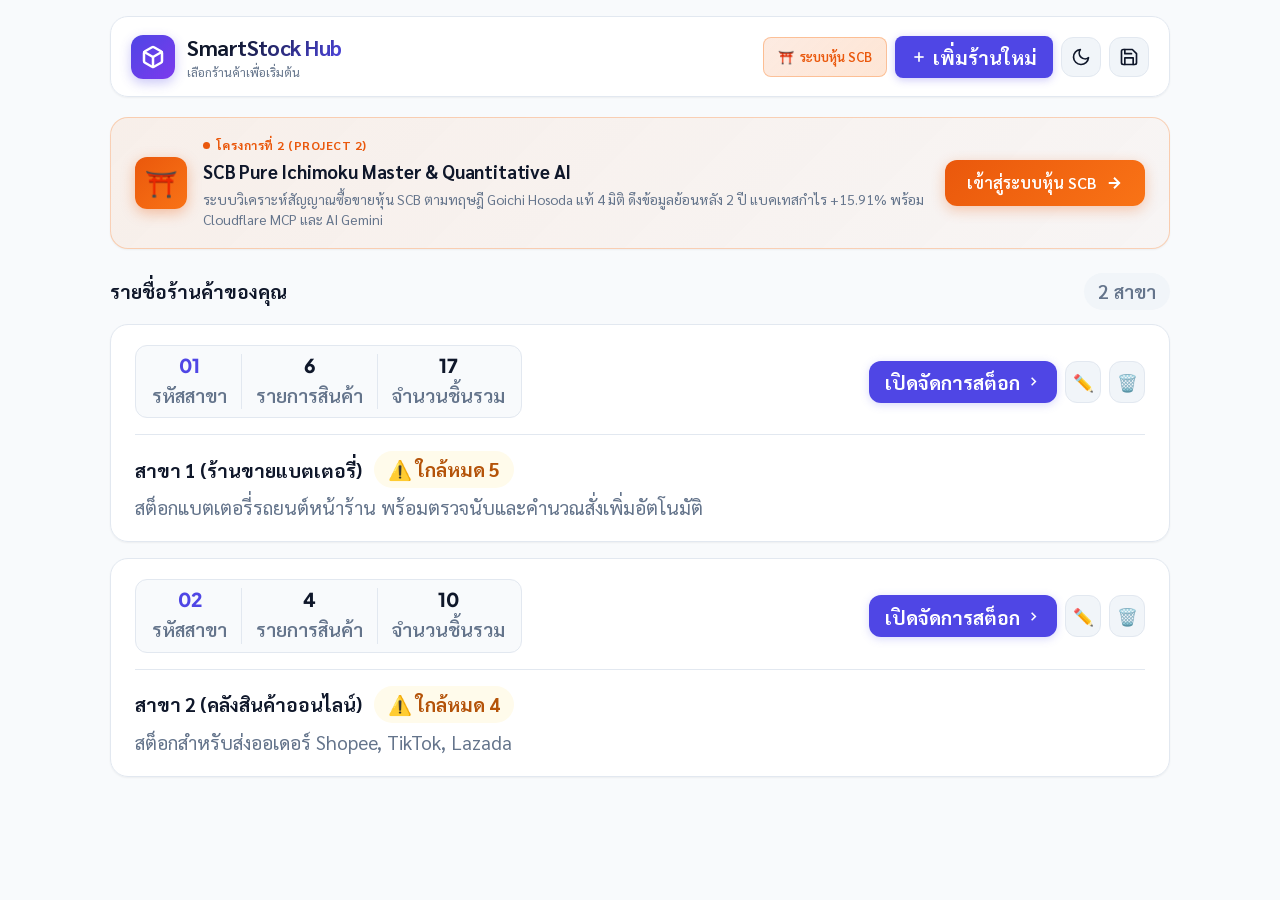
==== commit 7eab73cc: "feat: add cross-project navigation bridge from SmartStock to SCB Trader" ====
--- a/index.html
+++ b/index.html
@@ -41,6 +41,11 @@
         </div>
 
         <div class="header-actions">
+          <!-- ลิงก์เชื่อมโยงไปยังโปรเจกต์ 2: SCB Pure Ichimoku Trader -->
+          <a href="scb-trader/index.html" class="btn btn-secondary btn-sm btn-trader-link" title="เปิดระบบวิเคราะห์หุ้น SCB Pure Ichimoku Master (โปรเจกต์ 2)">
+            <span>⛩️</span>
+            <span class="trader-link-text">ระบบหุ้น SCB</span>
+          </a>
           <button id="editCurrentStoreBtn" class="btn btn-secondary btn-sm" title="แก้ไขข้อมูลร้านนี้" style="display: none;">
             <span>✏️</span>
             <span class="edit-btn-text">แก้ไขร้านนี้</span>
@@ -78,6 +83,28 @@
 
     <!-- ================= VIEW 1: STORES DIRECTORY (หน้าแรก: รวมร้านค้า) ================= -->
     <section id="storesHubView" class="view-section active">
+      <!-- Project 2 Bridge Card: ลิงก์เชื่อมโยงไปยัง SCB Pure Ichimoku Master -->
+      <div class="project-bridge-card">
+        <div class="bridge-card-left">
+          <div class="bridge-card-icon">⛩️</div>
+          <div class="bridge-card-info">
+            <div class="bridge-card-badge">
+              <span class="bridge-dot"></span>
+              <span>โครงการที่ 2 (Project 2)</span>
+            </div>
+            <h3 class="bridge-card-title">SCB Pure Ichimoku Master & Quantitative AI</h3>
+            <p class="bridge-card-desc">ระบบวิเคราะห์สัญญาณซื้อขายหุ้น SCB ตามทฤษฎี Goichi Hosoda แท้ 4 มิติ ดึงข้อมูลย้อนหลัง 2 ปี แบคเทสกำไร +15.91% พร้อม Cloudflare MCP และ AI Gemini</p>
+          </div>
+        </div>
+        <a href="scb-trader/index.html" class="bridge-card-btn" title="เปิดระบบวิเคราะห์หุ้น SCB">
+          <span>เข้าสู่ระบบหุ้น SCB</span>
+          <svg width="18" height="18" viewBox="0 0 24 24" fill="none" stroke="currentColor" stroke-width="2.5">
+            <line x1="5" y1="12" x2="19" y2="12"></line>
+            <polyline points="12 5 19 12 12 19"></polyline>
+          </svg>
+        </a>
+      </div>
+
       <!-- Stores Cards Grid (แสดงรายการร้านค้าทันที พื้นที่กว้างขึ้นเต็มตา) -->
       <div class="stores-section">
         <div class="section-title-row">
--- a/style.css
+++ b/style.css
@@ -1214,6 +1214,26 @@
   min-width: 130px;
 }
 
+.val-cost {
+  color: #94a3b8;
+  font-family: var(--font-code);
+  font-size: 1.2rem;
+  font-weight: 700;
+  letter-spacing: -0.01em;
+}
+
+[data-theme="dark"] .val-cost {
+  color: #cbd5e1;
+}
+
+[data-theme="light"] .val-cost {
+  color: #475569;
+}
+
+.cost-cell {
+  min-width: 130px;
+}
+
 /* Stepper & Cell Mic Voice Buttons (ออกแบบใหม่เป็นรูปทรงผืนผ้า ใหญ่เต็มพื้นที่ กดง่าย) */
 .cell-mic-btn,
 .stepper-mic-btn {
@@ -1312,6 +1332,31 @@
 }
 
 .stepper-mic-btn.mic-price-btn:hover svg {
+  transform: scale(1.12);
+}
+
+/* สีสำหรับไมค์ช่อง "ราคาทุน" (รูปทรงผืนผ้า โทนสีทอง/อำพัน โดดเด่น สวยงาม) */
+.stepper-mic-btn.mic-cost-btn {
+  color: #f59e0b;
+  background: rgba(245, 158, 11, 0.15);
+  border-color: rgba(245, 158, 11, 0.4);
+}
+
+[data-theme="dark"] .stepper-mic-btn.mic-cost-btn {
+  color: #fbbf24;
+  background: rgba(245, 158, 11, 0.2);
+  border-color: rgba(251, 191, 36, 0.45);
+}
+
+.stepper-mic-btn.mic-cost-btn:hover {
+  background: #f59e0b;
+  color: #ffffff;
+  border-color: #f59e0b;
+  transform: translateY(-1px);
+  box-shadow: 0 3px 10px rgba(245, 158, 11, 0.4);
+}
+
+.stepper-mic-btn.mic-cost-btn:hover svg {
   transform: scale(1.12);
 }
 
@@ -3529,3 +3574,164 @@
   }
 }
 
+/* ================= PROJECT 2 BRIDGE LINK STYLES ================= */
+.btn-trader-link {
+  background: linear-gradient(135deg, rgba(234, 88, 12, 0.12), rgba(249, 115, 22, 0.18));
+  color: #ea580c;
+  border: 1px solid rgba(249, 115, 22, 0.35);
+  font-weight: 600;
+  text-decoration: none;
+  transition: var(--transition);
+}
+
+[data-theme="dark"] .btn-trader-link {
+  background: linear-gradient(135deg, rgba(234, 88, 12, 0.2), rgba(249, 115, 22, 0.25));
+  color: #fb923c;
+  border-color: rgba(249, 115, 22, 0.45);
+}
+
+.btn-trader-link:hover {
+  background: linear-gradient(135deg, #ea580c, #f97316);
+  color: #ffffff !important;
+  transform: translateY(-1px);
+  box-shadow: 0 4px 12px rgba(234, 88, 12, 0.35);
+}
+
+/* Featured Bridge Card in Stores Hub */
+.project-bridge-card {
+  display: flex;
+  align-items: center;
+  justify-content: space-between;
+  gap: 20px;
+  background: linear-gradient(135deg, rgba(249, 115, 22, 0.08) 0%, rgba(234, 88, 12, 0.03) 100%);
+  border: 1px solid rgba(249, 115, 22, 0.28);
+  border-radius: var(--radius-lg);
+  padding: 18px 24px;
+  margin-bottom: 24px;
+  position: relative;
+  overflow: hidden;
+  transition: var(--transition);
+  box-shadow: var(--shadow-sm);
+}
+
+[data-theme="dark"] .project-bridge-card {
+  background: linear-gradient(135deg, rgba(249, 115, 22, 0.12) 0%, rgba(17, 24, 39, 0.6) 100%);
+  border-color: rgba(249, 115, 22, 0.35);
+}
+
+.project-bridge-card:hover {
+  border-color: rgba(249, 115, 22, 0.6);
+  transform: translateY(-2px);
+  box-shadow: 0 8px 24px rgba(249, 115, 22, 0.15);
+}
+
+.bridge-card-left {
+  display: flex;
+  align-items: center;
+  gap: 16px;
+  min-width: 0;
+}
+
+.bridge-card-icon {
+  width: 52px;
+  height: 52px;
+  border-radius: var(--radius-md);
+  background: linear-gradient(135deg, #ea580c 0%, #f97316 100%);
+  color: #ffffff;
+  display: flex;
+  align-items: center;
+  justify-content: center;
+  font-size: 26px;
+  flex-shrink: 0;
+  box-shadow: 0 4px 14px rgba(234, 88, 12, 0.35);
+}
+
+.bridge-card-info {
+  display: flex;
+  flex-direction: column;
+  gap: 4px;
+  min-width: 0;
+}
+
+.bridge-card-badge {
+  display: inline-flex;
+  align-items: center;
+  gap: 6px;
+  font-size: 0.76rem;
+  font-weight: 700;
+  color: #ea580c;
+  text-transform: uppercase;
+  letter-spacing: 0.04em;
+}
+
+[data-theme="dark"] .bridge-card-badge {
+  color: #fb923c;
+}
+
+.bridge-dot {
+  width: 7px;
+  height: 7px;
+  border-radius: 50%;
+  background: #ea580c;
+  animation: bridgePulse 2s infinite;
+}
+
+@keyframes bridgePulse {
+  0%, 100% { opacity: 1; transform: scale(1); }
+  50% { opacity: 0.4; transform: scale(0.85); }
+}
+
+.bridge-card-title {
+  font-size: 1.15rem;
+  font-weight: 700;
+  color: var(--text-main);
+  margin: 0;
+  letter-spacing: -0.01em;
+}
+
+.bridge-card-desc {
+  font-size: 0.86rem;
+  color: var(--text-muted);
+  line-height: 1.45;
+  margin: 0;
+}
+
+.bridge-card-btn {
+  display: inline-flex;
+  align-items: center;
+  gap: 8px;
+  background: linear-gradient(135deg, #ea580c, #f97316);
+  color: #ffffff !important;
+  font-weight: 600;
+  padding: 11px 22px;
+  border-radius: var(--radius-md);
+  text-decoration: none;
+  white-space: nowrap;
+  flex-shrink: 0;
+  box-shadow: 0 4px 14px rgba(234, 88, 12, 0.3);
+  transition: var(--transition);
+}
+
+.bridge-card-btn:hover {
+  background: linear-gradient(135deg, #c2410c, #ea580c);
+  transform: translateY(-1px);
+  box-shadow: 0 6px 18px rgba(234, 88, 12, 0.45);
+}
+
+@media (max-width: 768px) {
+  .project-bridge-card {
+    flex-direction: column;
+    align-items: flex-start;
+    padding: 16px;
+    gap: 14px;
+  }
+  .bridge-card-btn {
+    width: 100%;
+    justify-content: center;
+  }
+  .trader-link-text {
+    display: none;
+  }
+}
+
+
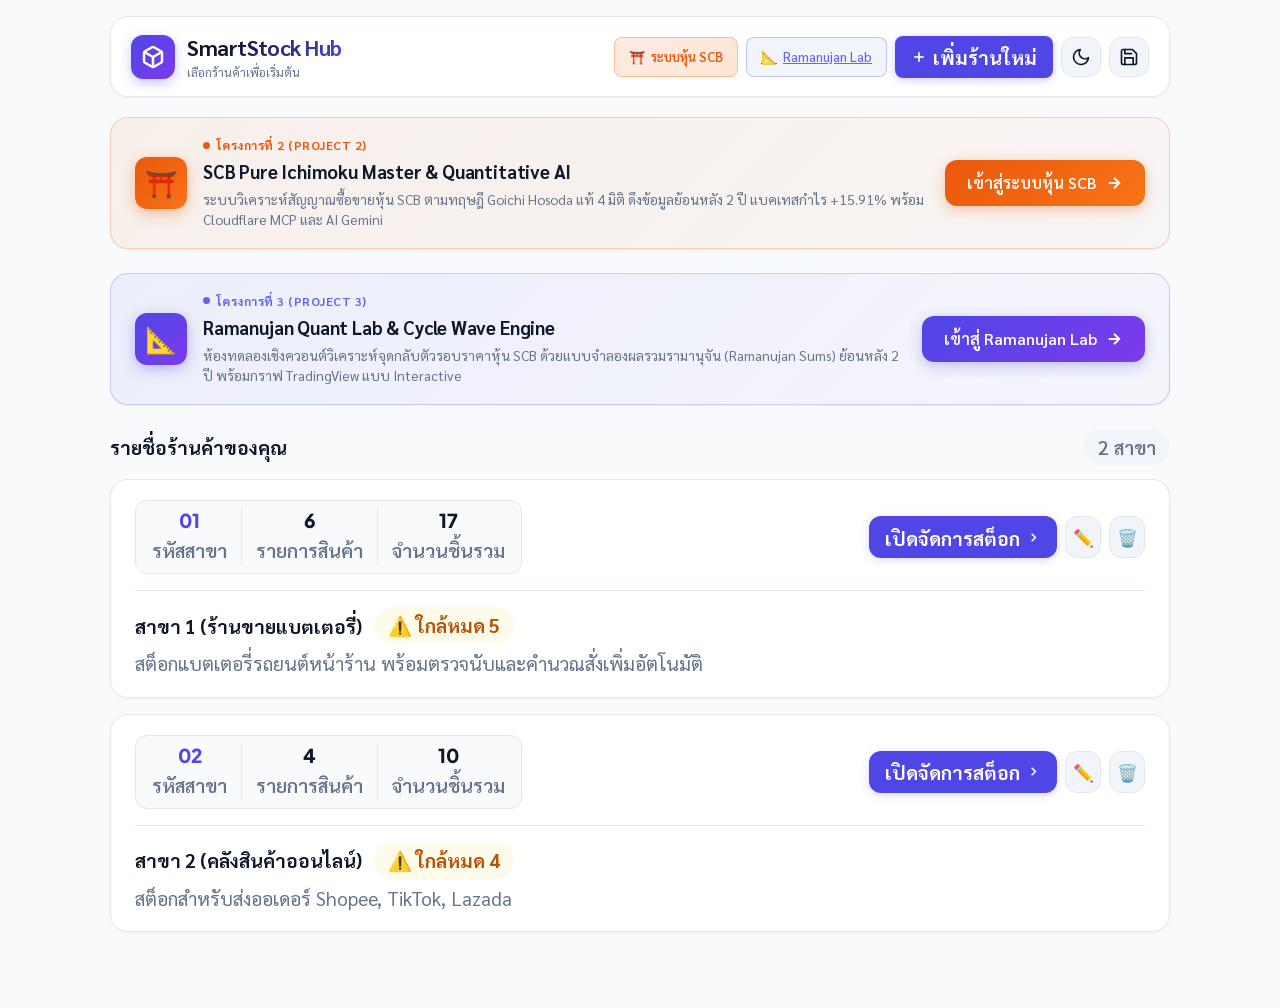
==== commit 585e4005: "feat: link main stock hub with Project 2 (SCB Trader) and Project 3 (Ramanujan Quant Lab)" ====
--- a/index.html
+++ b/index.html
@@ -46,6 +46,11 @@
             <span>⛩️</span>
             <span class="trader-link-text">ระบบหุ้น SCB</span>
           </a>
+          <!-- ลิงก์เชื่อมโยงไปยังโปรเจกต์ 3: Ramanujan Quant Lab -->
+          <a href="quant-ramanujan/index.html" class="btn btn-secondary btn-sm btn-quant-link" title="เปิดห้องทดลองควอนต์รามานุจัน (โปรเจกต์ 3)">
+            <span>📐</span>
+            <span class="trader-link-text">Ramanujan Lab</span>
+          </a>
           <button id="editCurrentStoreBtn" class="btn btn-secondary btn-sm" title="แก้ไขข้อมูลร้านนี้" style="display: none;">
             <span>✏️</span>
             <span class="edit-btn-text">แก้ไขร้านนี้</span>
@@ -98,6 +103,28 @@
         </div>
         <a href="scb-trader/index.html" class="bridge-card-btn" title="เปิดระบบวิเคราะห์หุ้น SCB">
           <span>เข้าสู่ระบบหุ้น SCB</span>
+          <svg width="18" height="18" viewBox="0 0 24 24" fill="none" stroke="currentColor" stroke-width="2.5">
+            <line x1="5" y1="12" x2="19" y2="12"></line>
+            <polyline points="12 5 19 12 12 19"></polyline>
+          </svg>
+        </a>
+      </div>
+
+      <!-- Project 3 Bridge Card: ลิงก์เชื่อมโยงไปยัง Ramanujan Quant Lab -->
+      <div class="project-bridge-card project-bridge-card-ramanujan">
+        <div class="bridge-card-left">
+          <div class="bridge-card-icon ramanujan-icon">📐</div>
+          <div class="bridge-card-info">
+            <div class="bridge-card-badge ramanujan-badge">
+              <span class="bridge-dot ramanujan-dot"></span>
+              <span>โครงการที่ 3 (Project 3)</span>
+            </div>
+            <h3 class="bridge-card-title">Ramanujan Quant Lab & Cycle Wave Engine</h3>
+            <p class="bridge-card-desc">ห้องทดลองเชิงควอนต์วิเคราะห์จุดกลับตัวรอบราคาหุ้น SCB ด้วยแบบจำลองผลรวมรามานุจัน (Ramanujan Sums) ย้อนหลัง 2 ปี พร้อมกราฟ TradingView แบบ Interactive</p>
+          </div>
+        </div>
+        <a href="quant-ramanujan/index.html" class="bridge-card-btn ramanujan-btn" title="เปิดห้องทดลองควอนต์รามานุจัน">
+          <span>เข้าสู่ Ramanujan Lab</span>
           <svg width="18" height="18" viewBox="0 0 24 24" fill="none" stroke="currentColor" stroke-width="2.5">
             <line x1="5" y1="12" x2="19" y2="12"></line>
             <polyline points="12 5 19 12 12 19"></polyline>
--- a/style.css
+++ b/style.css
@@ -3734,4 +3734,63 @@
   }
 }
 
-
+/* ==========================================================================
+   Project 3: Ramanujan Quant Lab Bridge Card Styles
+   ========================================================================== */
+.project-bridge-card-ramanujan {
+  background: linear-gradient(135deg, rgba(99, 102, 241, 0.08) 0%, rgba(139, 92, 246, 0.03) 100%);
+  border-color: rgba(99, 102, 241, 0.28);
+}
+
+[data-theme="dark"] .project-bridge-card-ramanujan {
+  background: linear-gradient(135deg, rgba(99, 102, 241, 0.12) 0%, rgba(17, 24, 39, 0.6) 100%);
+  border-color: rgba(99, 102, 241, 0.35);
+}
+
+.project-bridge-card-ramanujan:hover {
+  border-color: rgba(99, 102, 241, 0.6);
+  box-shadow: 0 8px 24px rgba(99, 102, 241, 0.18);
+}
+
+.ramanujan-icon {
+  background: linear-gradient(135deg, #4f46e5 0%, #7c3aed 100%);
+  box-shadow: 0 4px 14px rgba(79, 70, 229, 0.35);
+}
+
+.ramanujan-badge {
+  color: #6366f1;
+}
+
+[data-theme="dark"] .ramanujan-badge {
+  color: #818cf8;
+}
+
+.ramanujan-dot {
+  background: #6366f1;
+}
+
+.ramanujan-btn {
+  background: linear-gradient(135deg, #4f46e5, #7c3aed);
+  box-shadow: 0 4px 14px rgba(79, 70, 229, 0.3);
+}
+
+.ramanujan-btn:hover {
+  background: linear-gradient(135deg, #4338ca, #6d28d9);
+  box-shadow: 0 6px 18px rgba(79, 70, 229, 0.45);
+}
+
+.btn-quant-link {
+  border-color: rgba(99, 102, 241, 0.35) !important;
+  color: #6366f1 !important;
+}
+
+[data-theme="dark"] .btn-quant-link {
+  border-color: rgba(129, 140, 248, 0.4) !important;
+  color: #a5b4fc !important;
+}
+
+.btn-quant-link:hover {
+  background: rgba(99, 102, 241, 0.12) !important;
+}
+
+
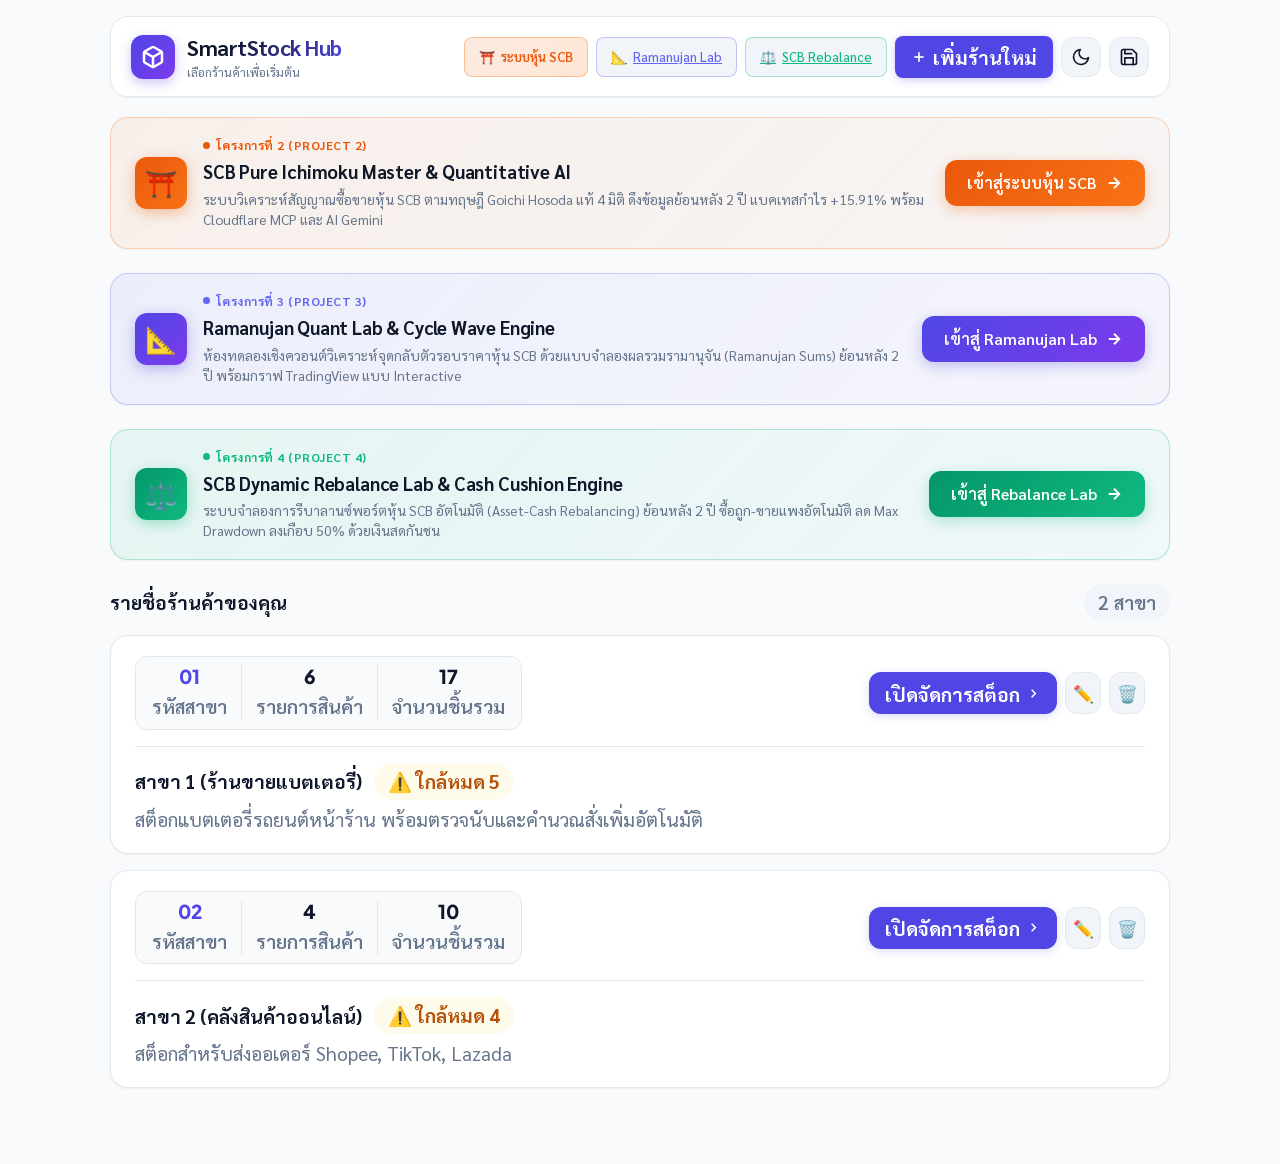
==== commit ad006bfb: "feat: add Project 4 - SCB Dynamic Rebalancing Quant Lab with cross-project links" ====
--- a/index.html
+++ b/index.html
@@ -51,6 +51,11 @@
             <span>📐</span>
             <span class="trader-link-text">Ramanujan Lab</span>
           </a>
+          <!-- ลิงก์เชื่อมโยงไปยังโปรเจกต์ 4: SCB Rebalancing Lab -->
+          <a href="quant-rebalance/index.html" class="btn btn-secondary btn-sm btn-rebalance-link" title="เปิดระบบรีบาลานซ์พอร์ตหุ้น SCB (โปรเจกต์ 4)">
+            <span>⚖️</span>
+            <span class="trader-link-text">SCB Rebalance</span>
+          </a>
           <button id="editCurrentStoreBtn" class="btn btn-secondary btn-sm" title="แก้ไขข้อมูลร้านนี้" style="display: none;">
             <span>✏️</span>
             <span class="edit-btn-text">แก้ไขร้านนี้</span>
@@ -125,6 +130,28 @@
         </div>
         <a href="quant-ramanujan/index.html" class="bridge-card-btn ramanujan-btn" title="เปิดห้องทดลองควอนต์รามานุจัน">
           <span>เข้าสู่ Ramanujan Lab</span>
+          <svg width="18" height="18" viewBox="0 0 24 24" fill="none" stroke="currentColor" stroke-width="2.5">
+            <line x1="5" y1="12" x2="19" y2="12"></line>
+            <polyline points="12 5 19 12 12 19"></polyline>
+          </svg>
+        </a>
+      </div>
+
+      <!-- Project 4 Bridge Card: ลิงก์เชื่อมโยงไปยัง SCB Rebalance Lab -->
+      <div class="project-bridge-card project-bridge-card-rebalance">
+        <div class="bridge-card-left">
+          <div class="bridge-card-icon rebalance-icon">⚖️</div>
+          <div class="bridge-card-info">
+            <div class="bridge-card-badge rebalance-badge">
+              <span class="bridge-dot rebalance-dot"></span>
+              <span>โครงการที่ 4 (Project 4)</span>
+            </div>
+            <h3 class="bridge-card-title">SCB Dynamic Rebalance Lab & Cash Cushion Engine</h3>
+            <p class="bridge-card-desc">ระบบจำลองการรีบาลานซ์พอร์ตหุ้น SCB อัตโนมัติ (Asset-Cash Rebalancing) ย้อนหลัง 2 ปี ซื้อถูก-ขายแพงอัตโนมัติ ลด Max Drawdown ลงเกือบ 50% ด้วยเงินสดกันชน</p>
+          </div>
+        </div>
+        <a href="quant-rebalance/index.html" class="bridge-card-btn rebalance-btn" title="เปิดห้องทดลองรีบาลานซ์ SCB">
+          <span>เข้าสู่ Rebalance Lab</span>
           <svg width="18" height="18" viewBox="0 0 24 24" fill="none" stroke="currentColor" stroke-width="2.5">
             <line x1="5" y1="12" x2="19" y2="12"></line>
             <polyline points="12 5 19 12 12 19"></polyline>
--- a/style.css
+++ b/style.css
@@ -3793,4 +3793,63 @@
   background: rgba(99, 102, 241, 0.12) !important;
 }
 
-
+/* ==========================================================================
+   Project 4: SCB Rebalancing Quant Lab Bridge Card Styles
+   ========================================================================== */
+.project-bridge-card-rebalance {
+  background: linear-gradient(135deg, rgba(16, 185, 129, 0.08) 0%, rgba(20, 184, 166, 0.03) 100%);
+  border-color: rgba(16, 185, 129, 0.28);
+}
+
+[data-theme="dark"] .project-bridge-card-rebalance {
+  background: linear-gradient(135deg, rgba(16, 185, 129, 0.12) 0%, rgba(17, 24, 39, 0.6) 100%);
+  border-color: rgba(16, 185, 129, 0.35);
+}
+
+.project-bridge-card-rebalance:hover {
+  border-color: rgba(16, 185, 129, 0.6);
+  box-shadow: 0 8px 24px rgba(16, 185, 129, 0.18);
+}
+
+.rebalance-icon {
+  background: linear-gradient(135deg, #059669 0%, #10b981 100%);
+  box-shadow: 0 4px 14px rgba(16, 185, 129, 0.35);
+}
+
+.rebalance-badge {
+  color: #10b981;
+}
+
+[data-theme="dark"] .rebalance-badge {
+  color: #34d399;
+}
+
+.rebalance-dot {
+  background: #10b981;
+}
+
+.rebalance-btn {
+  background: linear-gradient(135deg, #059669, #10b981);
+  box-shadow: 0 4px 14px rgba(16, 185, 129, 0.3);
+}
+
+.rebalance-btn:hover {
+  background: linear-gradient(135deg, #047857, #059669);
+  box-shadow: 0 6px 18px rgba(16, 185, 129, 0.45);
+}
+
+.btn-rebalance-link {
+  border-color: rgba(16, 185, 129, 0.35) !important;
+  color: #10b981 !important;
+}
+
+[data-theme="dark"] .btn-rebalance-link {
+  border-color: rgba(52, 211, 153, 0.4) !important;
+  color: #6ee7b7 !important;
+}
+
+.btn-rebalance-link:hover {
+  background: rgba(16, 185, 129, 0.12) !important;
+}
+
+
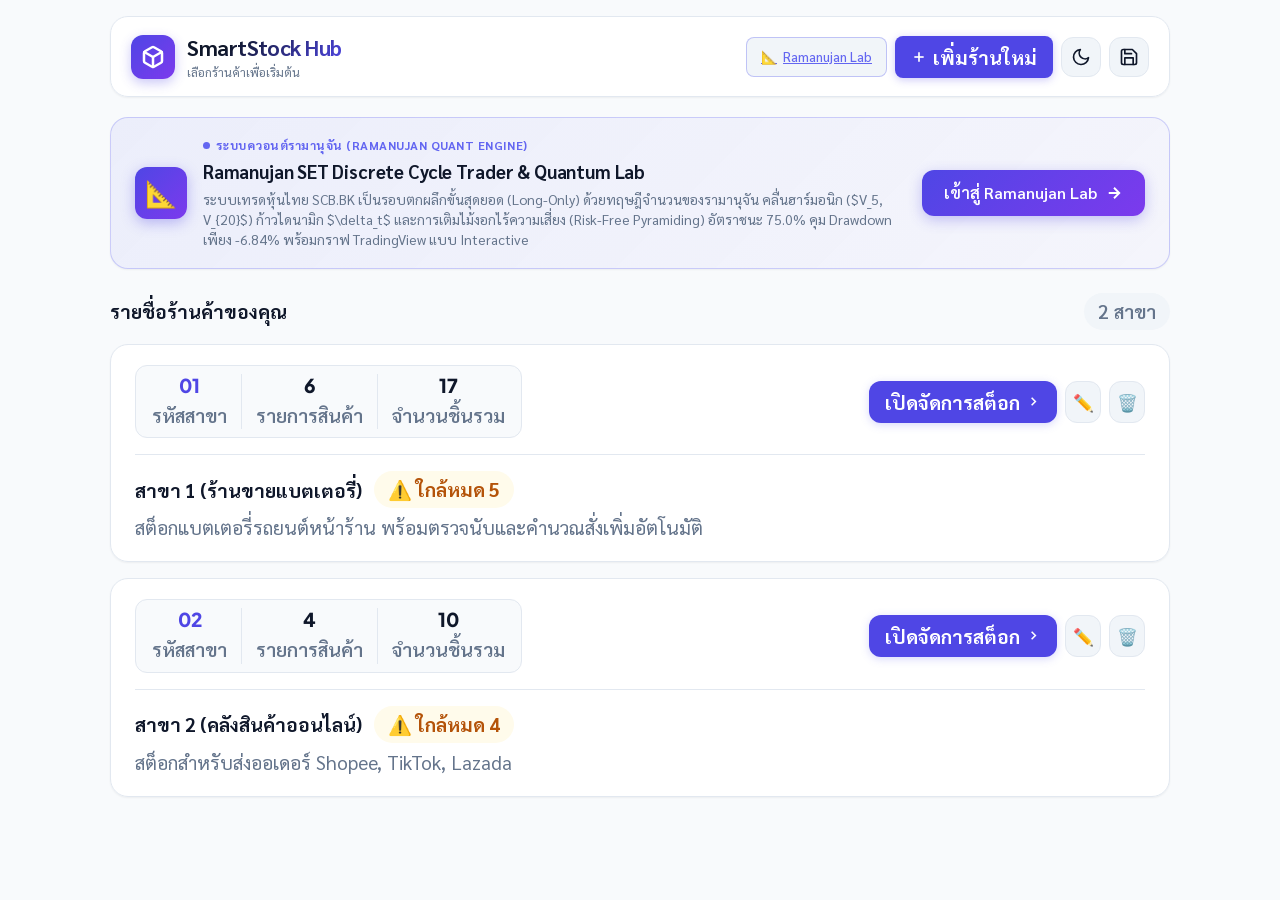
==== commit e0b40c8d: "clean: keep only main stock project and ramanujan quant lab, removing projects 2 and 4 from UI" ====
--- a/index.html
+++ b/index.html
@@ -41,20 +41,10 @@
         </div>
 
         <div class="header-actions">
-          <!-- ลิงก์เชื่อมโยงไปยังโปรเจกต์ 2: SCB Pure Ichimoku Trader -->
-          <a href="scb-trader/index.html" class="btn btn-secondary btn-sm btn-trader-link" title="เปิดระบบวิเคราะห์หุ้น SCB Pure Ichimoku Master (โปรเจกต์ 2)">
-            <span>⛩️</span>
-            <span class="trader-link-text">ระบบหุ้น SCB</span>
-          </a>
-          <!-- ลิงก์เชื่อมโยงไปยังโปรเจกต์ 3: Ramanujan Quant Lab -->
-          <a href="quant-ramanujan/index.html" class="btn btn-secondary btn-sm btn-quant-link" title="เปิดห้องทดลองควอนต์รามานุจัน (โปรเจกต์ 3)">
+          <!-- ลิงก์เชื่อมโยงไปยังรามานุจัน: Ramanujan SET Discrete Cycle Trader -->
+          <a href="quant-ramanujan/index.html" class="btn btn-secondary btn-sm btn-quant-link" title="เปิดห้องทดลองควอนต์รามานุจัน (Ramanujan Discrete Cycle)">
             <span>📐</span>
             <span class="trader-link-text">Ramanujan Lab</span>
-          </a>
-          <!-- ลิงก์เชื่อมโยงไปยังโปรเจกต์ 4: SCB Rebalancing Lab -->
-          <a href="quant-rebalance/index.html" class="btn btn-secondary btn-sm btn-rebalance-link" title="เปิดระบบรีบาลานซ์พอร์ตหุ้น SCB (โปรเจกต์ 4)">
-            <span>⚖️</span>
-            <span class="trader-link-text">SCB Rebalance</span>
           </a>
           <button id="editCurrentStoreBtn" class="btn btn-secondary btn-sm" title="แก้ไขข้อมูลร้านนี้" style="display: none;">
             <span>✏️</span>
@@ -93,65 +83,21 @@
 
     <!-- ================= VIEW 1: STORES DIRECTORY (หน้าแรก: รวมร้านค้า) ================= -->
     <section id="storesHubView" class="view-section active">
-      <!-- Project 2 Bridge Card: ลิงก์เชื่อมโยงไปยัง SCB Pure Ichimoku Master -->
-      <div class="project-bridge-card">
-        <div class="bridge-card-left">
-          <div class="bridge-card-icon">⛩️</div>
-          <div class="bridge-card-info">
-            <div class="bridge-card-badge">
-              <span class="bridge-dot"></span>
-              <span>โครงการที่ 2 (Project 2)</span>
-            </div>
-            <h3 class="bridge-card-title">SCB Pure Ichimoku Master & Quantitative AI</h3>
-            <p class="bridge-card-desc">ระบบวิเคราะห์สัญญาณซื้อขายหุ้น SCB ตามทฤษฎี Goichi Hosoda แท้ 4 มิติ ดึงข้อมูลย้อนหลัง 2 ปี แบคเทสกำไร +15.91% พร้อม Cloudflare MCP และ AI Gemini</p>
-          </div>
-        </div>
-        <a href="scb-trader/index.html" class="bridge-card-btn" title="เปิดระบบวิเคราะห์หุ้น SCB">
-          <span>เข้าสู่ระบบหุ้น SCB</span>
-          <svg width="18" height="18" viewBox="0 0 24 24" fill="none" stroke="currentColor" stroke-width="2.5">
-            <line x1="5" y1="12" x2="19" y2="12"></line>
-            <polyline points="12 5 19 12 12 19"></polyline>
-          </svg>
-        </a>
-      </div>
-
-      <!-- Project 3 Bridge Card: ลิงก์เชื่อมโยงไปยัง Ramanujan Quant Lab -->
+      <!-- Ramanujan Quant Lab Bridge Card: ระบบควอนต์รามานุจันตกผลึกขั้นสุดยอด -->
       <div class="project-bridge-card project-bridge-card-ramanujan">
         <div class="bridge-card-left">
           <div class="bridge-card-icon ramanujan-icon">📐</div>
           <div class="bridge-card-info">
             <div class="bridge-card-badge ramanujan-badge">
               <span class="bridge-dot ramanujan-dot"></span>
-              <span>โครงการที่ 3 (Project 3)</span>
-            </div>
-            <h3 class="bridge-card-title">Ramanujan Quant Lab & Cycle Wave Engine</h3>
-            <p class="bridge-card-desc">ห้องทดลองเชิงควอนต์วิเคราะห์จุดกลับตัวรอบราคาหุ้น SCB ด้วยแบบจำลองผลรวมรามานุจัน (Ramanujan Sums) ย้อนหลัง 2 ปี พร้อมกราฟ TradingView แบบ Interactive</p>
+              <span>ระบบควอนต์รามานุจัน (Ramanujan Quant Engine)</span>
+            </div>
+            <h3 class="bridge-card-title">Ramanujan SET Discrete Cycle Trader & Quantum Lab</h3>
+            <p class="bridge-card-desc">ระบบเทรดหุ้นไทย SCB.BK เป็นรอบตกผลึกขั้นสุดยอด (Long-Only) ด้วยทฤษฎีจำนวนของรามานุจัน คลื่นฮาร์มอนิก ($V_5, V_{20}$) ก้าวไดนามิก $\delta_t$ และการเติมไม้งอกไร้ความเสี่ยง (Risk-Free Pyramiding) อัตราชนะ 75.0% คุม Drawdown เพียง -6.84% พร้อมกราฟ TradingView แบบ Interactive</p>
           </div>
         </div>
         <a href="quant-ramanujan/index.html" class="bridge-card-btn ramanujan-btn" title="เปิดห้องทดลองควอนต์รามานุจัน">
           <span>เข้าสู่ Ramanujan Lab</span>
-          <svg width="18" height="18" viewBox="0 0 24 24" fill="none" stroke="currentColor" stroke-width="2.5">
-            <line x1="5" y1="12" x2="19" y2="12"></line>
-            <polyline points="12 5 19 12 12 19"></polyline>
-          </svg>
-        </a>
-      </div>
-
-      <!-- Project 4 Bridge Card: ลิงก์เชื่อมโยงไปยัง SCB Rebalance Lab -->
-      <div class="project-bridge-card project-bridge-card-rebalance">
-        <div class="bridge-card-left">
-          <div class="bridge-card-icon rebalance-icon">⚖️</div>
-          <div class="bridge-card-info">
-            <div class="bridge-card-badge rebalance-badge">
-              <span class="bridge-dot rebalance-dot"></span>
-              <span>โครงการที่ 4 (Project 4)</span>
-            </div>
-            <h3 class="bridge-card-title">SCB Dynamic Rebalance Lab & Cash Cushion Engine</h3>
-            <p class="bridge-card-desc">ระบบจำลองการรีบาลานซ์พอร์ตหุ้น SCB อัตโนมัติ (Asset-Cash Rebalancing) ย้อนหลัง 2 ปี ซื้อถูก-ขายแพงอัตโนมัติ ลด Max Drawdown ลงเกือบ 50% ด้วยเงินสดกันชน</p>
-          </div>
-        </div>
-        <a href="quant-rebalance/index.html" class="bridge-card-btn rebalance-btn" title="เปิดห้องทดลองรีบาลานซ์ SCB">
-          <span>เข้าสู่ Rebalance Lab</span>
           <svg width="18" height="18" viewBox="0 0 24 24" fill="none" stroke="currentColor" stroke-width="2.5">
             <line x1="5" y1="12" x2="19" y2="12"></line>
             <polyline points="12 5 19 12 12 19"></polyline>
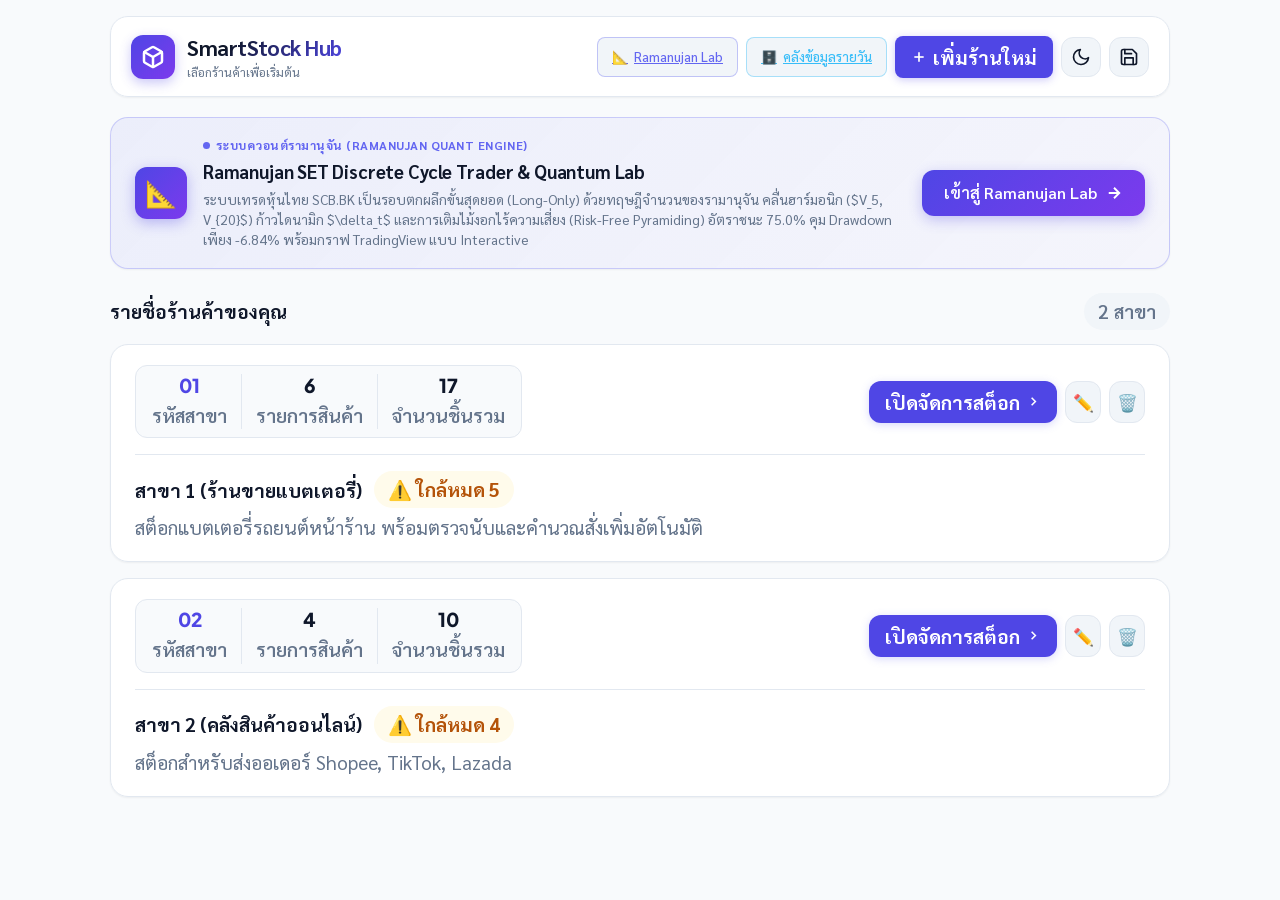
==== commit c9e34721: "feat(archive): create dedicated SCB daily intelligence archive and journal database page" ====
--- a/index.html
+++ b/index.html
@@ -46,6 +46,10 @@
             <span>📐</span>
             <span class="trader-link-text">Ramanujan Lab</span>
           </a>
+          <a href="quant-ramanujan/database.html" class="btn btn-secondary btn-sm" style="border-color: rgba(56, 189, 248, 0.4); color: #38bdf8;" title="เปิดคลังฐานข้อมูลและบันทึกรายวัน SCB">
+            <span>🗄️</span>
+            <span>คลังข้อมูลรายวัน</span>
+          </a>
           <button id="editCurrentStoreBtn" class="btn btn-secondary btn-sm" title="แก้ไขข้อมูลร้านนี้" style="display: none;">
             <span>✏️</span>
             <span class="edit-btn-text">แก้ไขร้านนี้</span>
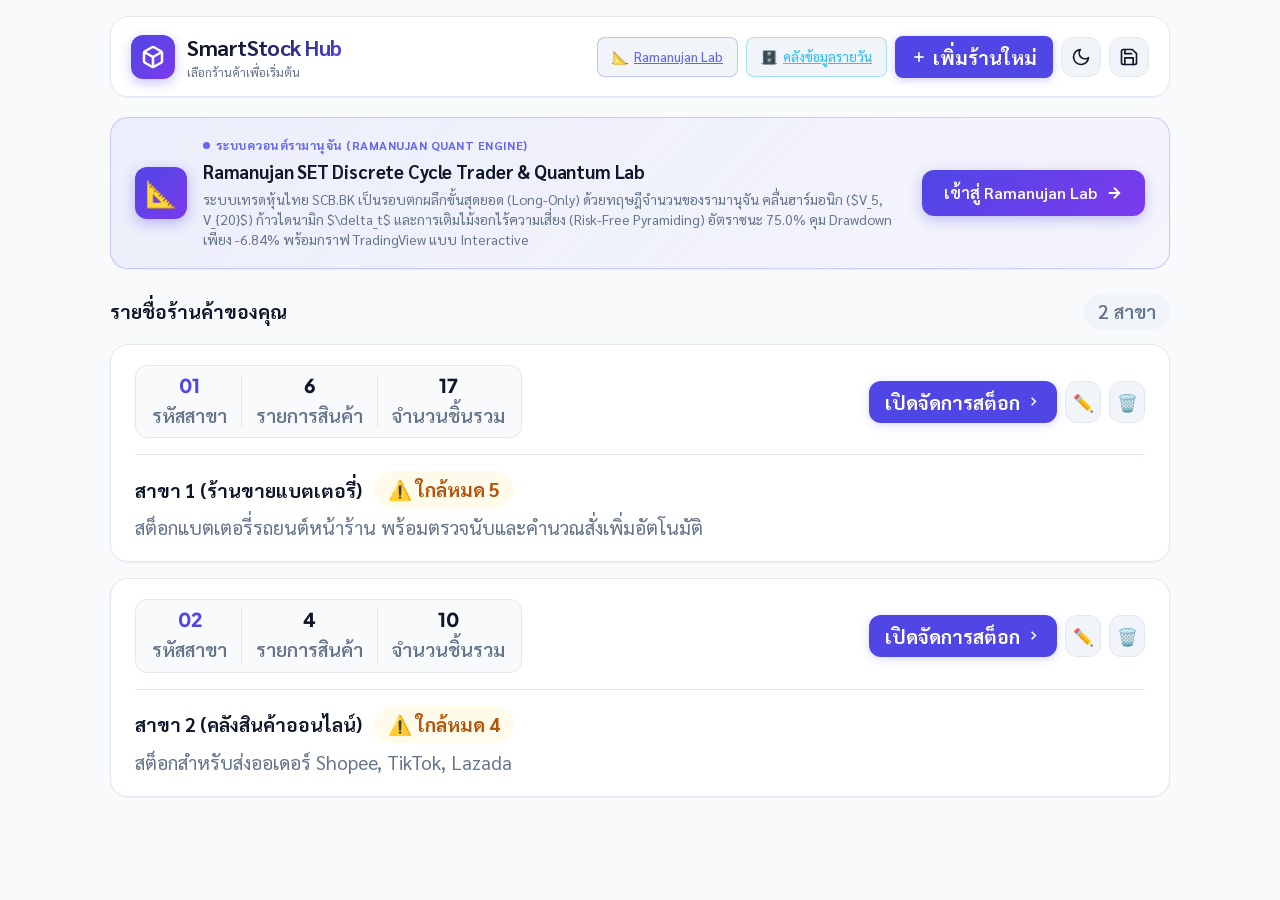
==== commit c5eea89a: "feat(database): finalize 1-day 1-master-row 2-in-1 daily intelligence archive" ====
--- a/index.html
+++ b/index.html
@@ -46,7 +46,7 @@
             <span>📐</span>
             <span class="trader-link-text">Ramanujan Lab</span>
           </a>
-          <a href="quant-ramanujan/database.html" class="btn btn-secondary btn-sm" style="border-color: rgba(56, 189, 248, 0.4); color: #38bdf8;" title="เปิดคลังฐานข้อมูลและบันทึกรายวัน SCB">
+          <a href="quant-ramanujan/database/" class="btn btn-secondary btn-sm" style="border-color: rgba(56, 189, 248, 0.4); color: #38bdf8;" title="เปิดคลังฐานข้อมูลและบันทึกรายวัน SCB">
             <span>🗄️</span>
             <span>คลังข้อมูลรายวัน</span>
           </a>
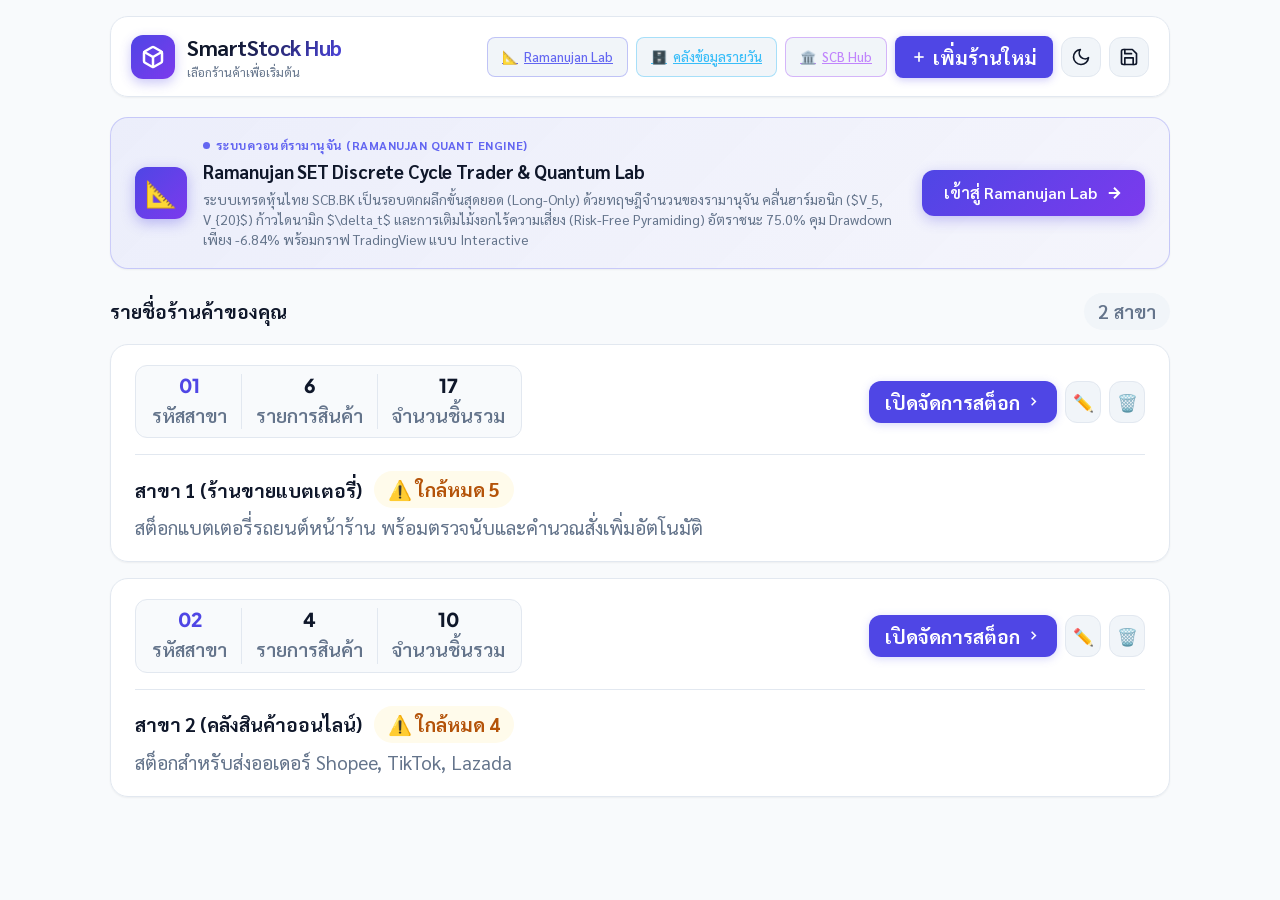
==== commit 6030fca9: "feat(scb): assemble dedicated standalone SCB folder with Cloudflare, GitHub Actions, and Agent skill" ====
--- a/index.html
+++ b/index.html
@@ -50,6 +50,10 @@
             <span>🗄️</span>
             <span>คลังข้อมูลรายวัน</span>
           </a>
+          <a href="SCB/" class="btn btn-secondary btn-sm" style="border-color: rgba(168, 85, 247, 0.4); color: #c084fc;" title="เปิดโฟลเดอร์เฉพาะ SCB Quantitative Suite">
+            <span>🏛️</span>
+            <span>SCB Hub</span>
+          </a>
           <button id="editCurrentStoreBtn" class="btn btn-secondary btn-sm" title="แก้ไขข้อมูลร้านนี้" style="display: none;">
             <span>✏️</span>
             <span class="edit-btn-text">แก้ไขร้านนี้</span>
